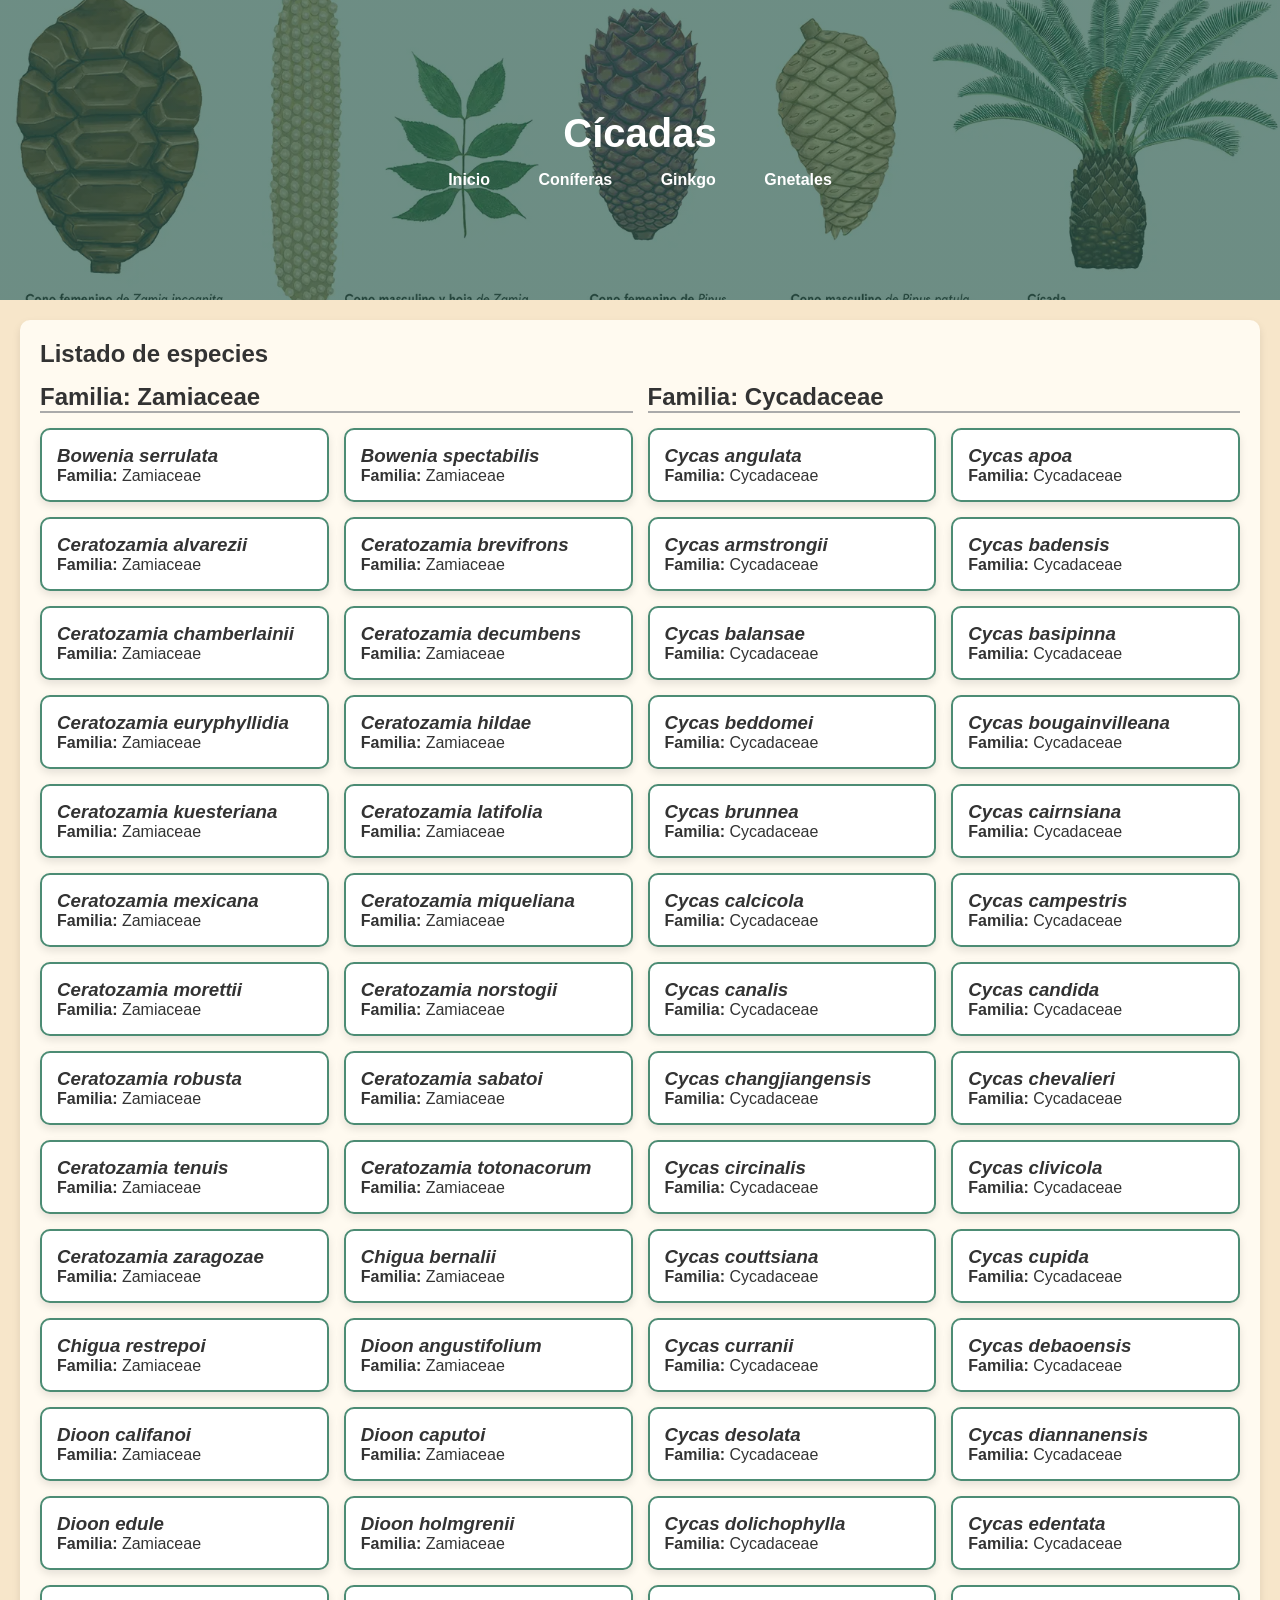
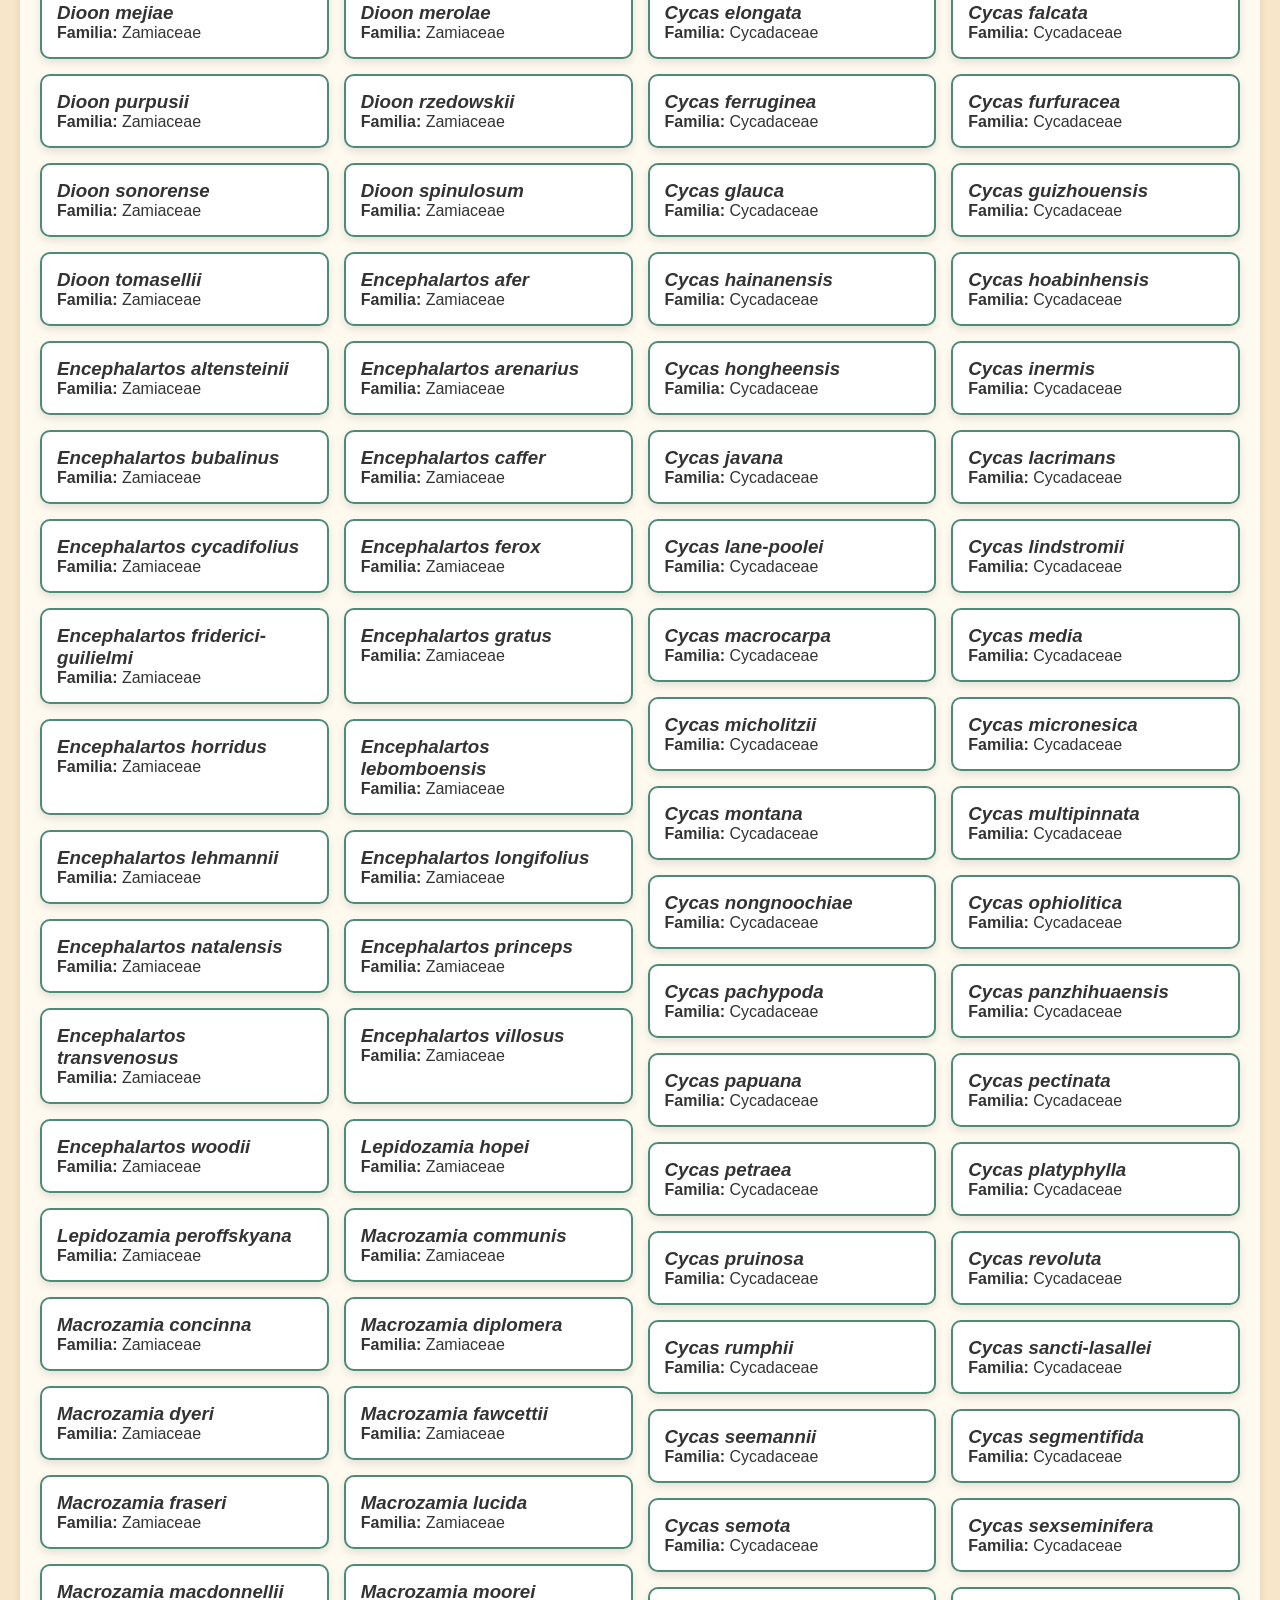
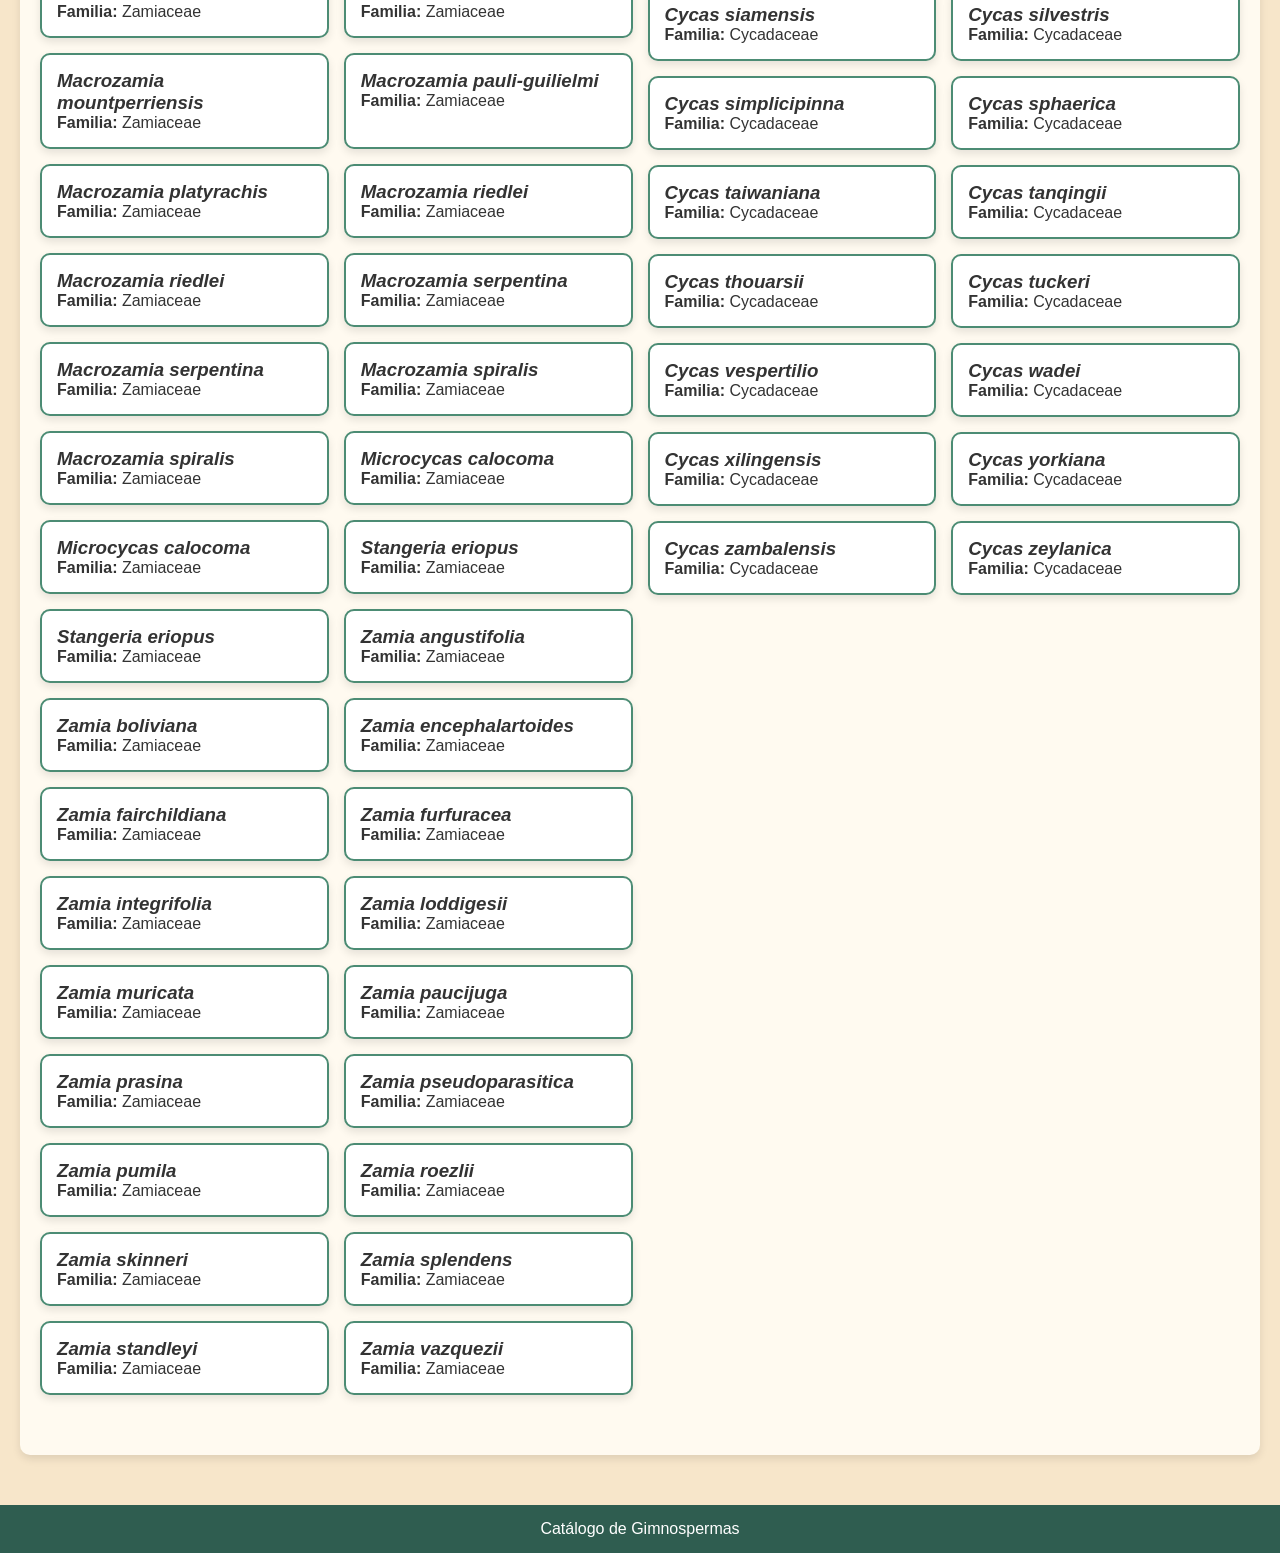
==== cicadas.html @ df67f058 "primer subida de mi pagina web" ====
<!DOCTYPE html>
<html lang="es">
<head>
    <meta charset="UTF-8">
    <title>Cícadas</title>
    <link rel="stylesheet" href="style.css">
</head>

<body>

    <header class="hero">
        <div class="overlay">
            <h1>Cícadas</h1>
            <nav>
                <a href="index.html">Inicio</a>
                <a href="coniferas.html">Coníferas</a>
                <a href="ginkgo.html">Ginkgo</a>
                <a href="gnetales.html">Gnetales</a>
            </nav>
        </div>
    </header>

    <main>
        <section class="categorias">
            <h2>Listado de especies</h2>

            <div id="lista-cicadas" class="cards"></div>
        </section>
    </main>

    <footer>
        <p>Catálogo de Gimnospermas</p>
    </footer>

    <script src="cicadas.js"></script>

</body>
</html>
---- style.css ----
/* RESET */
* {
    margin: 0;
    padding: 0;
    box-sizing: border-box;
}

/* COLORES (ajústalos si quieres más exactos a tu tríptico) */
:root {
    --verde-oscuro: #2f5d50;
    --verde-medio: #4c8c74;
    --verde-claro: #a7d7c5;
    --fondo: #f7e6ca;
    --blanco: #ffffff;
}

/* BODY */
body {
    font-family: Arial, sans-serif;
    background-color: var(--fondo);
    color: #333;
}

/* 🌄 HEADER CON IMAGEN */
.hero {
    height: 300px;
   background: linear-gradient(rgba(47,93,80,0.7), rgba(47,93,80,0.7)),
            url('img/Encabezado\ gimno.webp');
    background-size: cover;
    background-position: center;
}

/* CONTENIDO DEL HEADER */
.overlay {
    height: 100%;
    display: flex;
    flex-direction: column;
    justify-content: center;
    align-items: center;
    color: var(--blanco);
    text-align: center;
}

/* TÍTULO */
header h1 {
    font-size: 2.5em;
    margin-bottom: 15px;
}

/* NAV */
nav a {
    margin: 0 10px;
    text-decoration: none;
    color: var(--blanco);
    font-weight: bold;
    padding: 8px 12px;
    border-radius: 5px;
    transition: 0.3s;
}

nav a:hover {
    background-color: var(--verde-medio);
}

/* MAIN */
main {
    padding: 20px;
}

/* SECCIONES */
section {
    margin-bottom: 30px;
}

/* LISTA */
ul {
    padding-left: 20px;
}

/* 🌿 CARDS */
.cards {
    display: grid;
    grid-template-columns: repeat(auto-fit, minmax(200px, 1fr));
    gap: 15px;
}

.card {
    background-color: var(--blanco);
    padding: 15px;
    border-radius: 10px;
    box-shadow: 0 4px 8px rgba(0,0,0,0.1);
    transition: 0.3s;
     border: 2px solid #4c8c74;
}

.card:hover {
    transform: scale(1.05);
}

/* FOOTER */
footer {
    background-color: var(--verde-oscuro);
    color: var(--blanco);
    text-align: center;
    padding: 15px;
}


/* 📦 CAJAS BLANCAS PARA SECCIONES */
.intro, .caracteristicas, .categorias{
    background-color: #fffaf0;
    padding: 20px;
    border-radius: 10px;
    box-shadow: 0 4px 8px rgba(0,0,0,0.1);
}

/* ✨ DETALLES */
.intro h2, .caracteristicas h2 {
    margin-bottom: 10px;
}

.intro p {
    line-height: 1.6;
}

.categorias h2 {
    margin-bottom: 15px;
}

/* 🌿 GRUPOS POR GÉNERO */
.grupo {
    margin-bottom: 30px;
}

.grupo h2 {
    margin-bottom: 10px;
    color: var(--verde-oscuro);
    border-left: 5px solid var(--verde-medio);
    padding-left: 10px;
}

.familia-seccion {
    margin-bottom: 40px;
}

.familia-seccion h2 {
    border-bottom: 2px solid #aaa;
    margin-bottom: 15px;
}
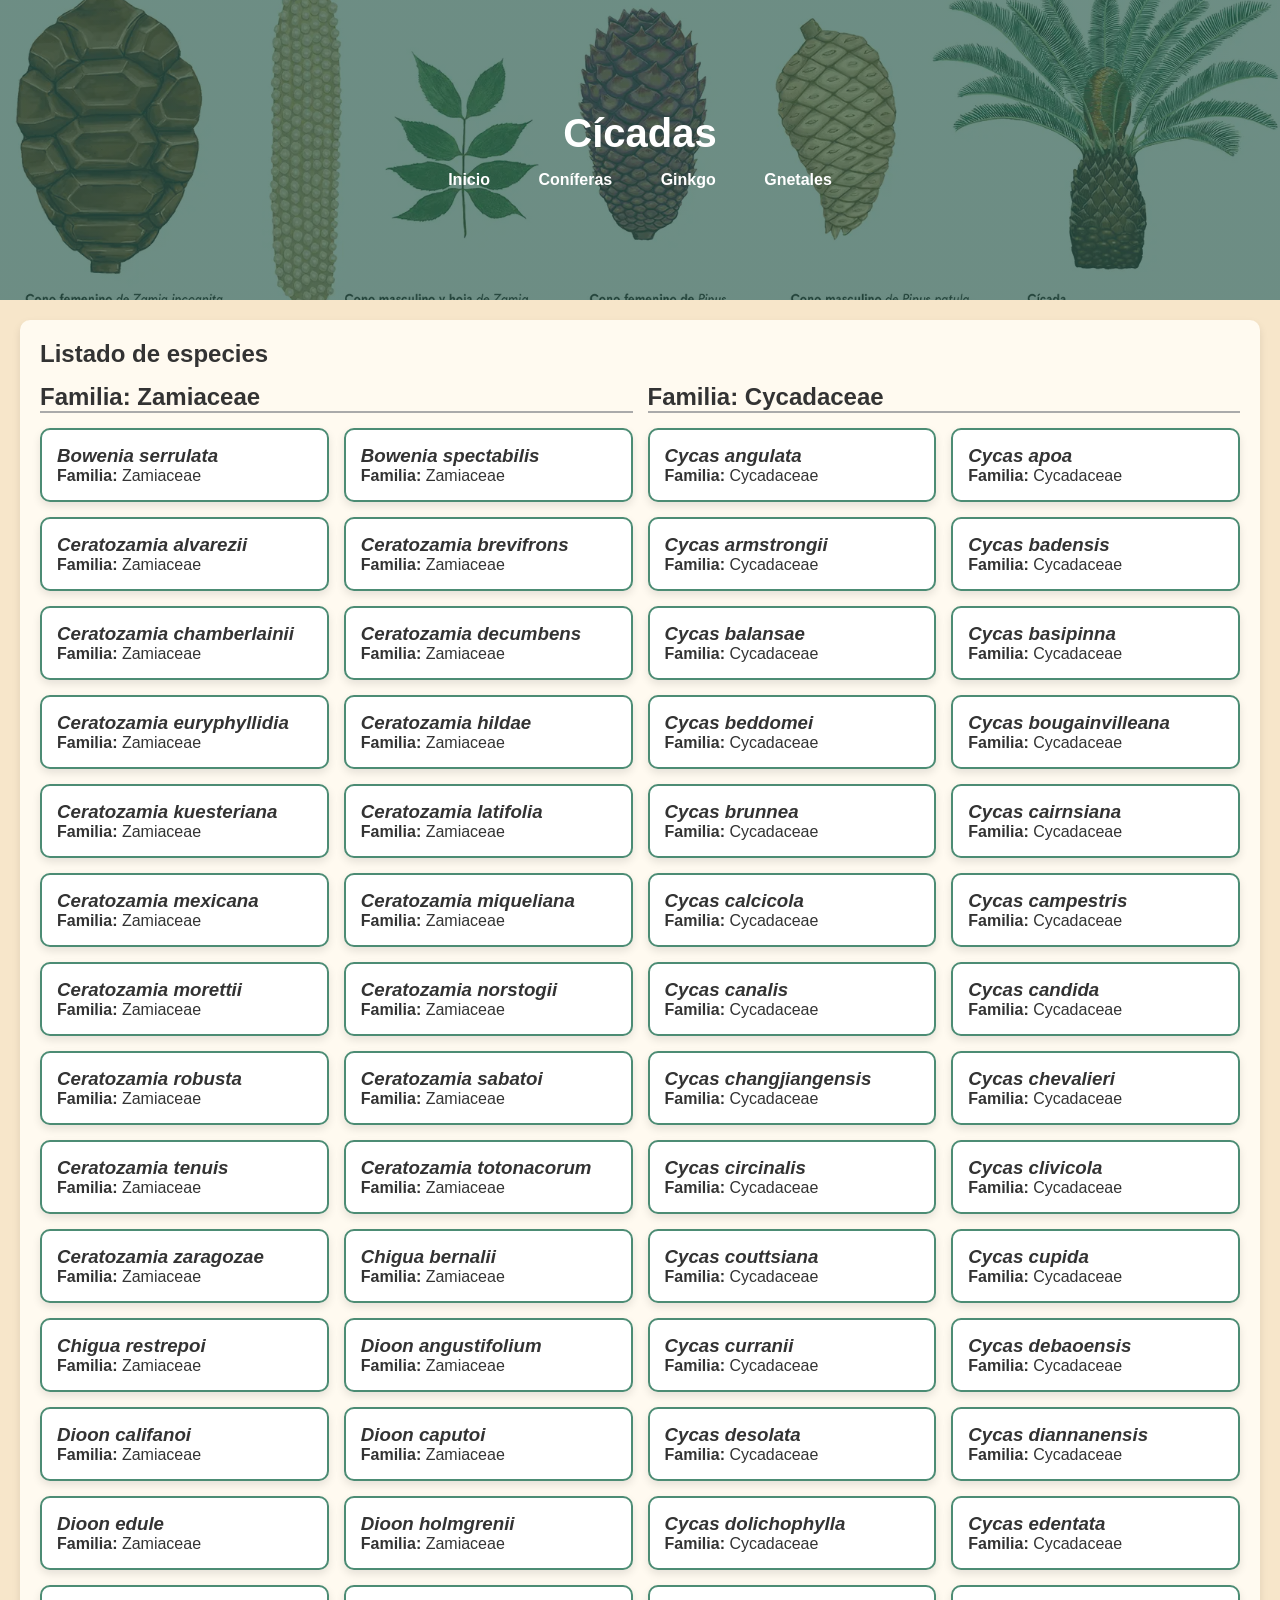
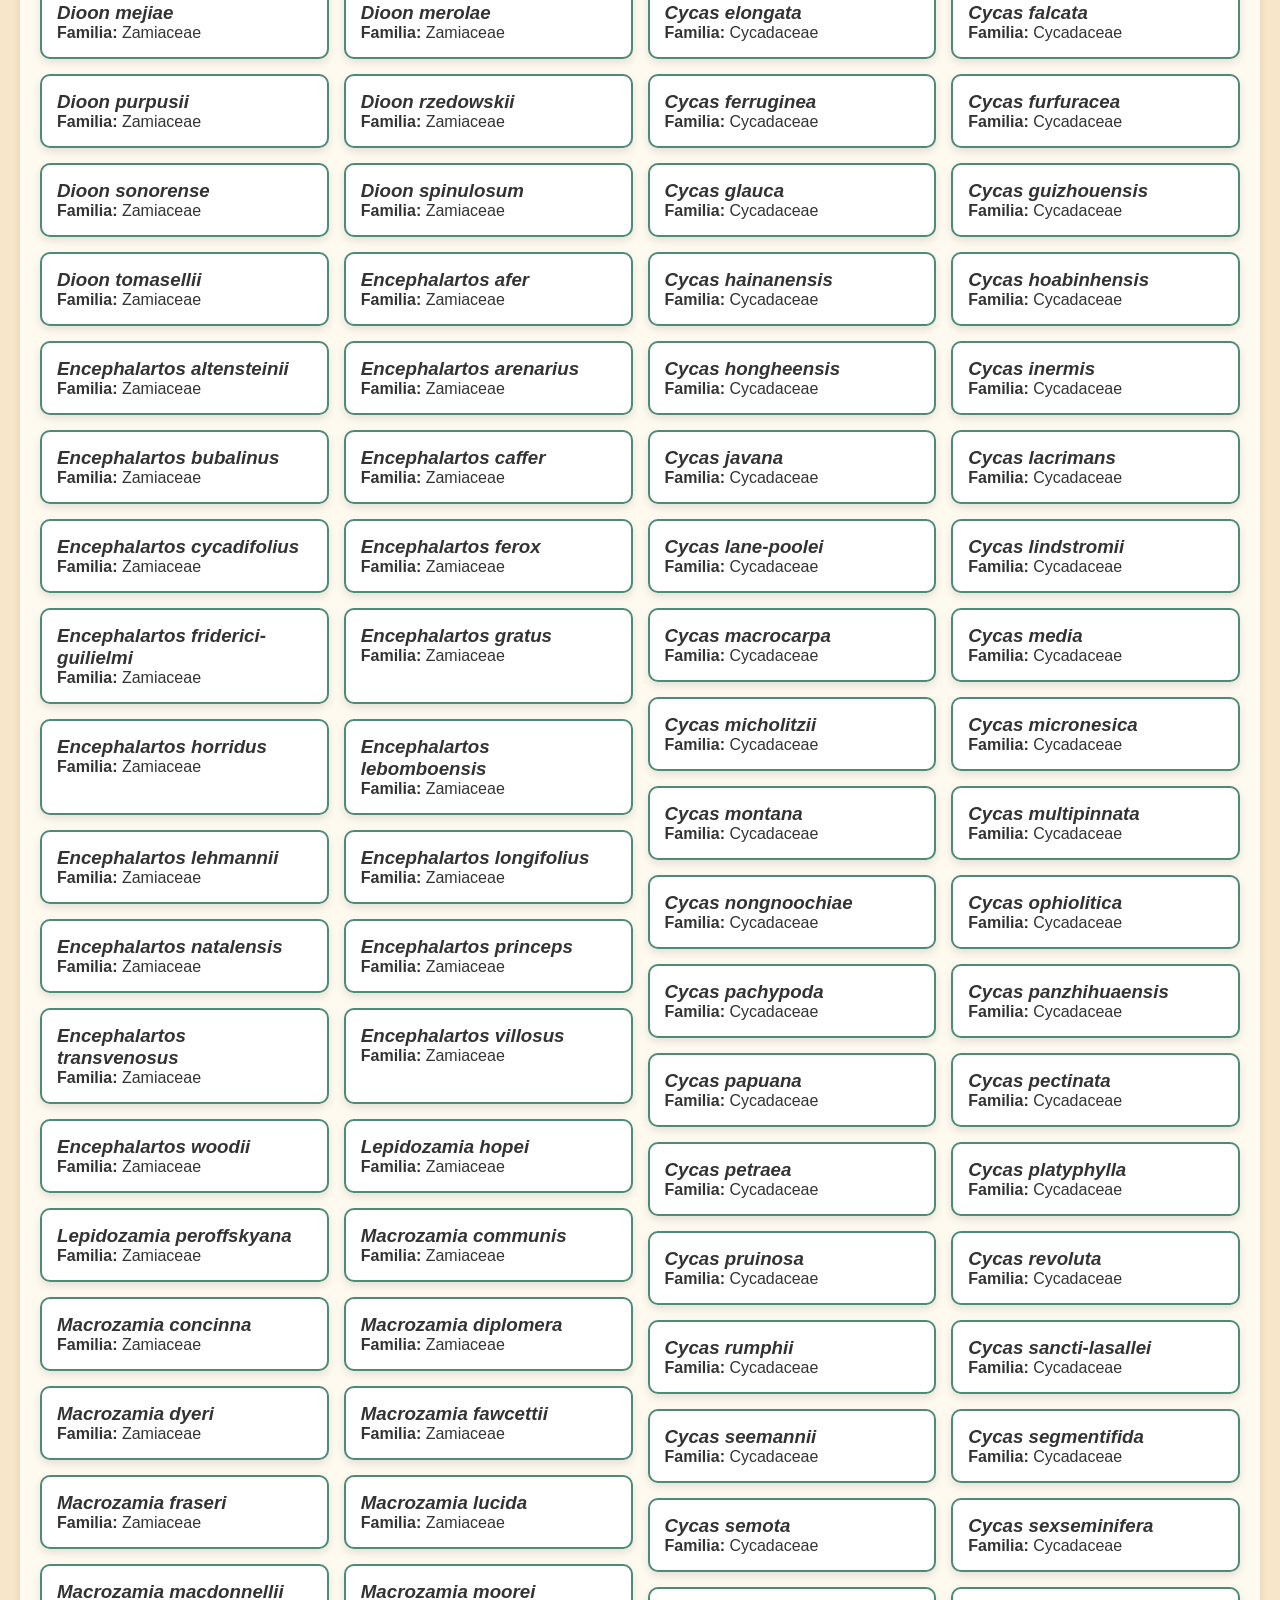
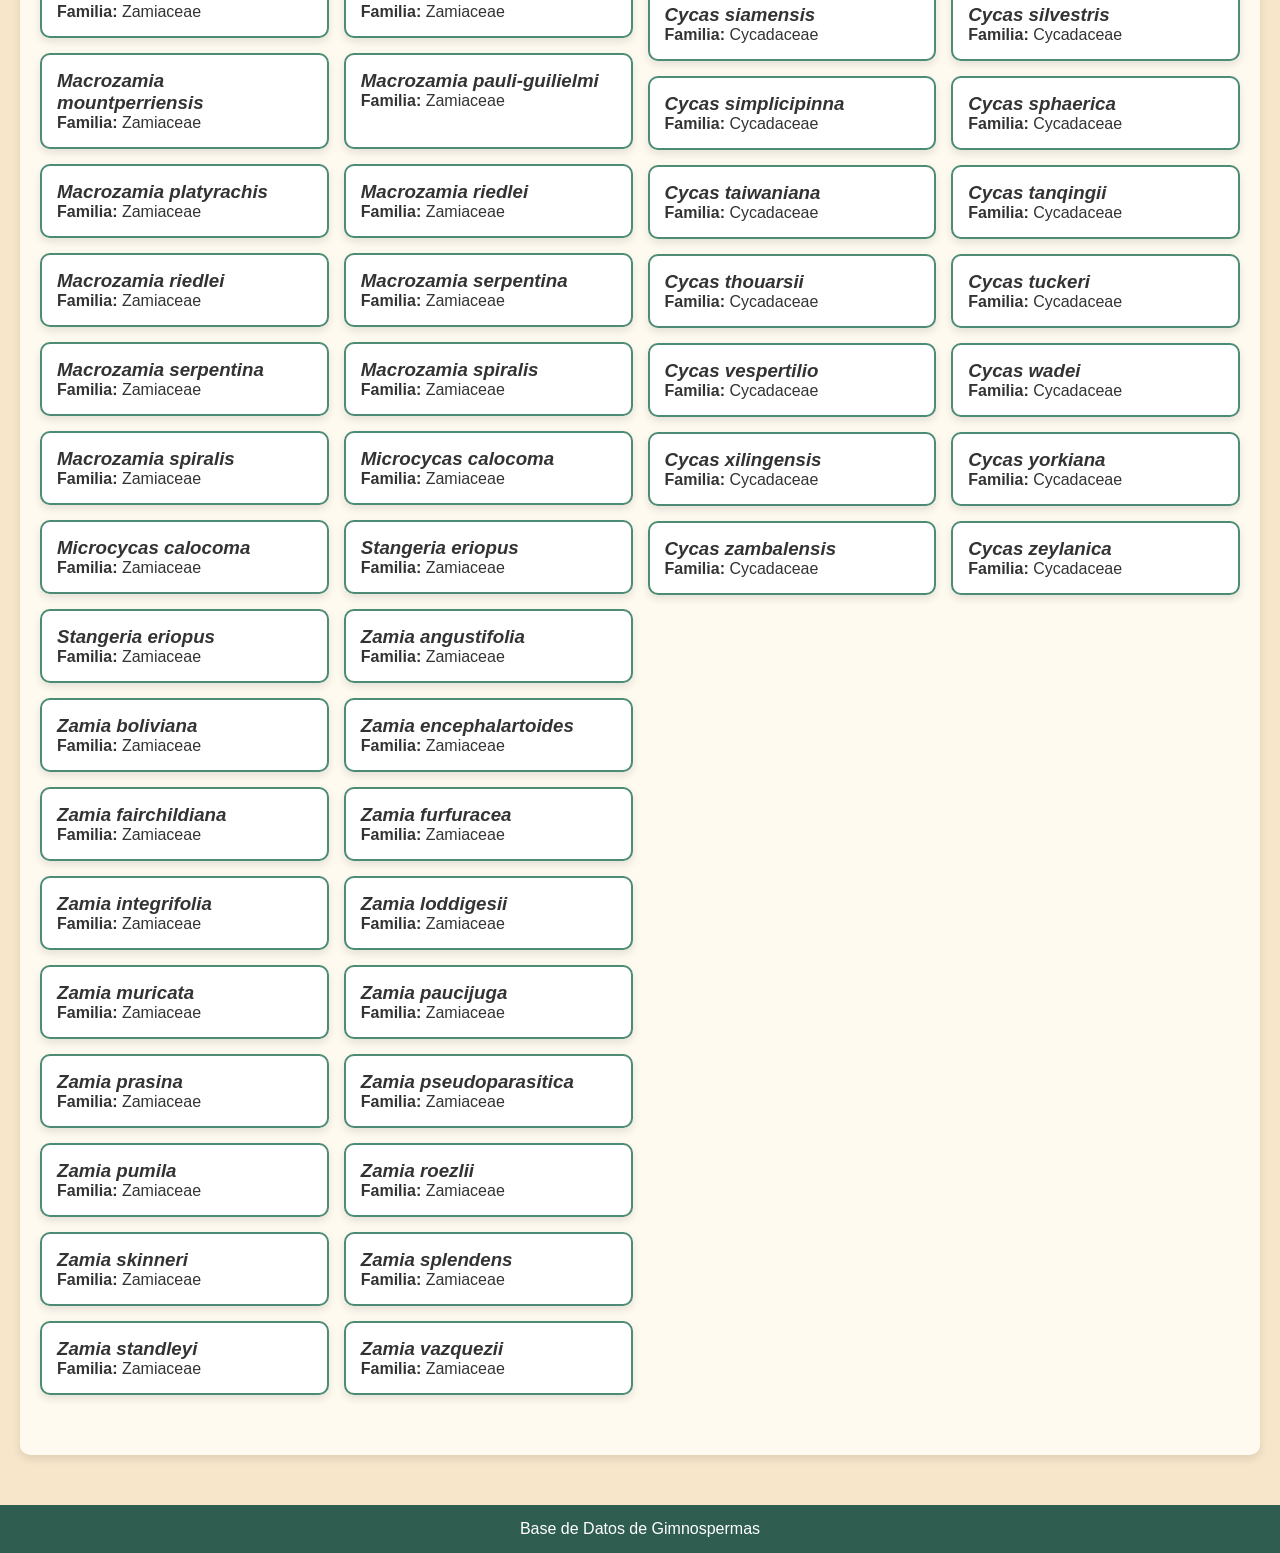
==== commit f5f25bc0: "Actualizacion pie" ====
--- a/cicadas.html
+++ b/cicadas.html
@@ -29,7 +29,7 @@
     </main>
 
     <footer>
-        <p>Catálogo de Gimnospermas</p>
+        <p>Base de Datos de Gimnospermas</p>
     </footer>
 
     <script src="cicadas.js"></script>
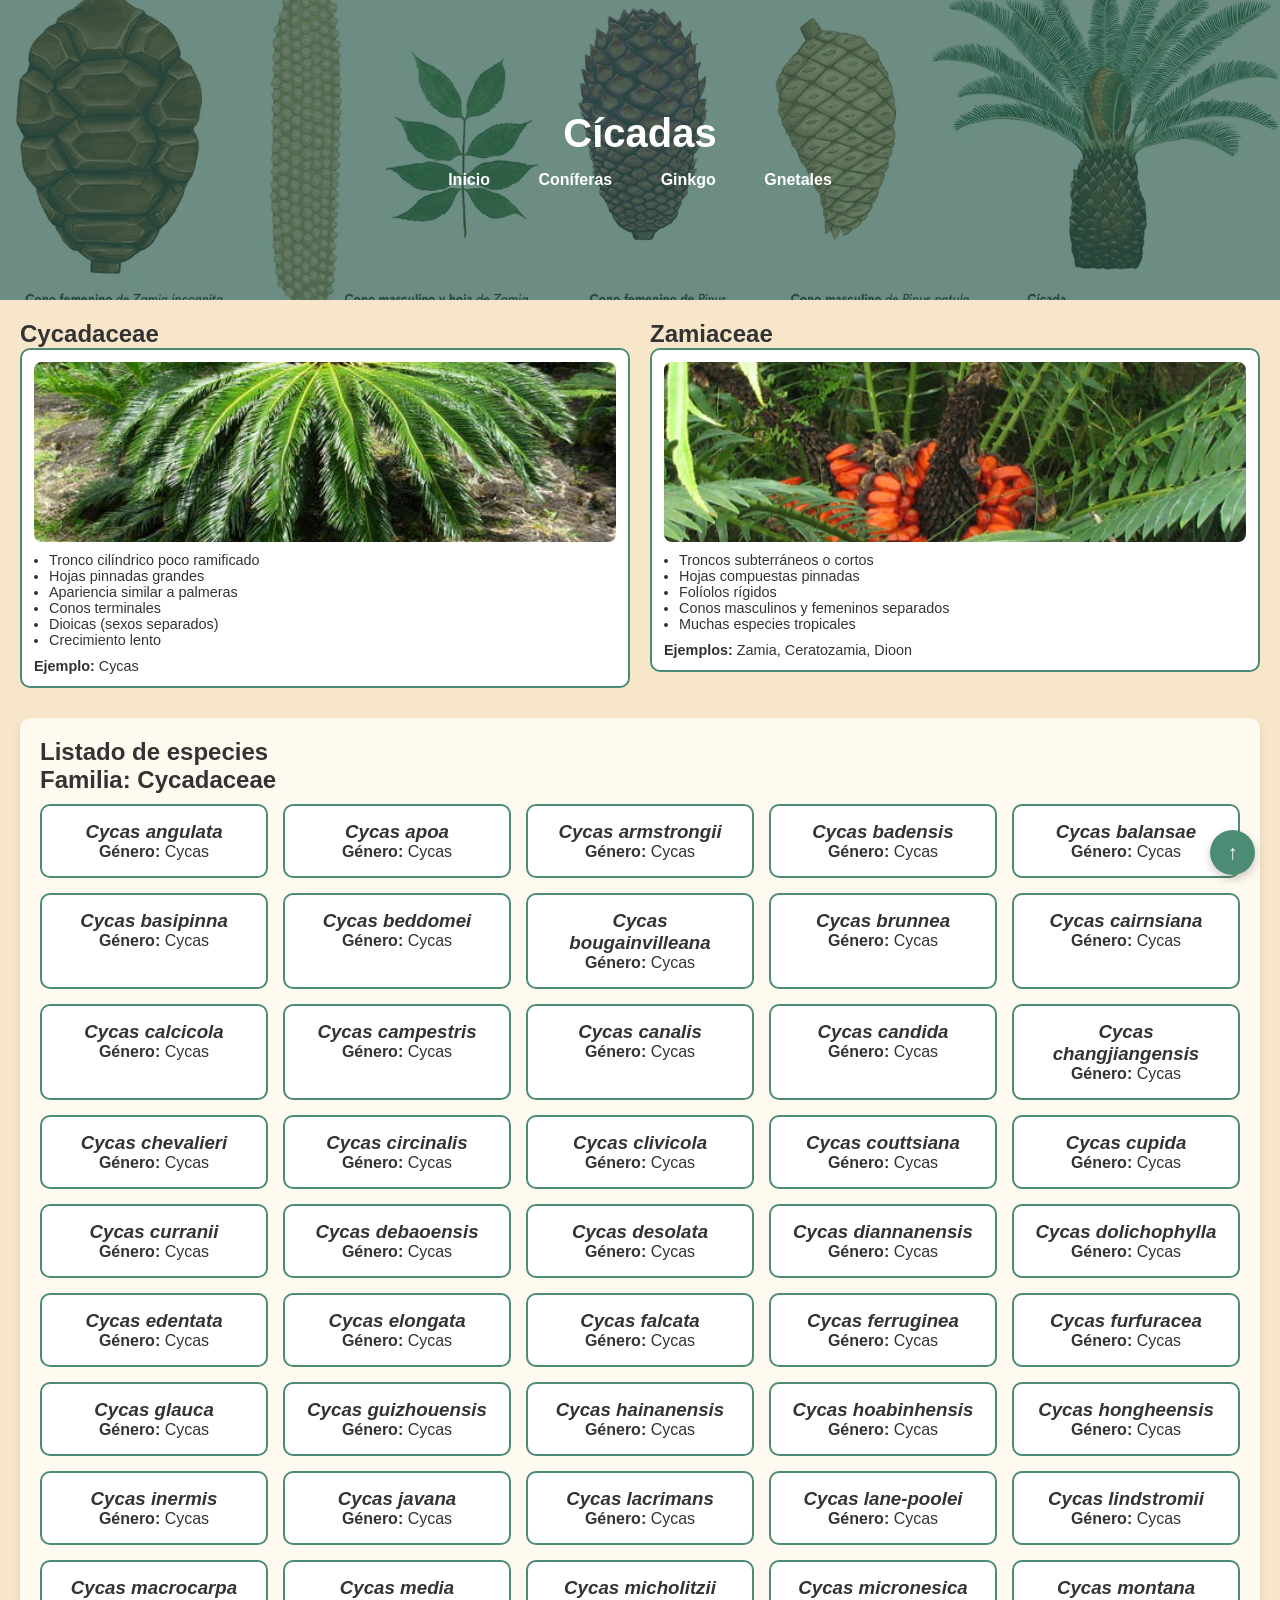
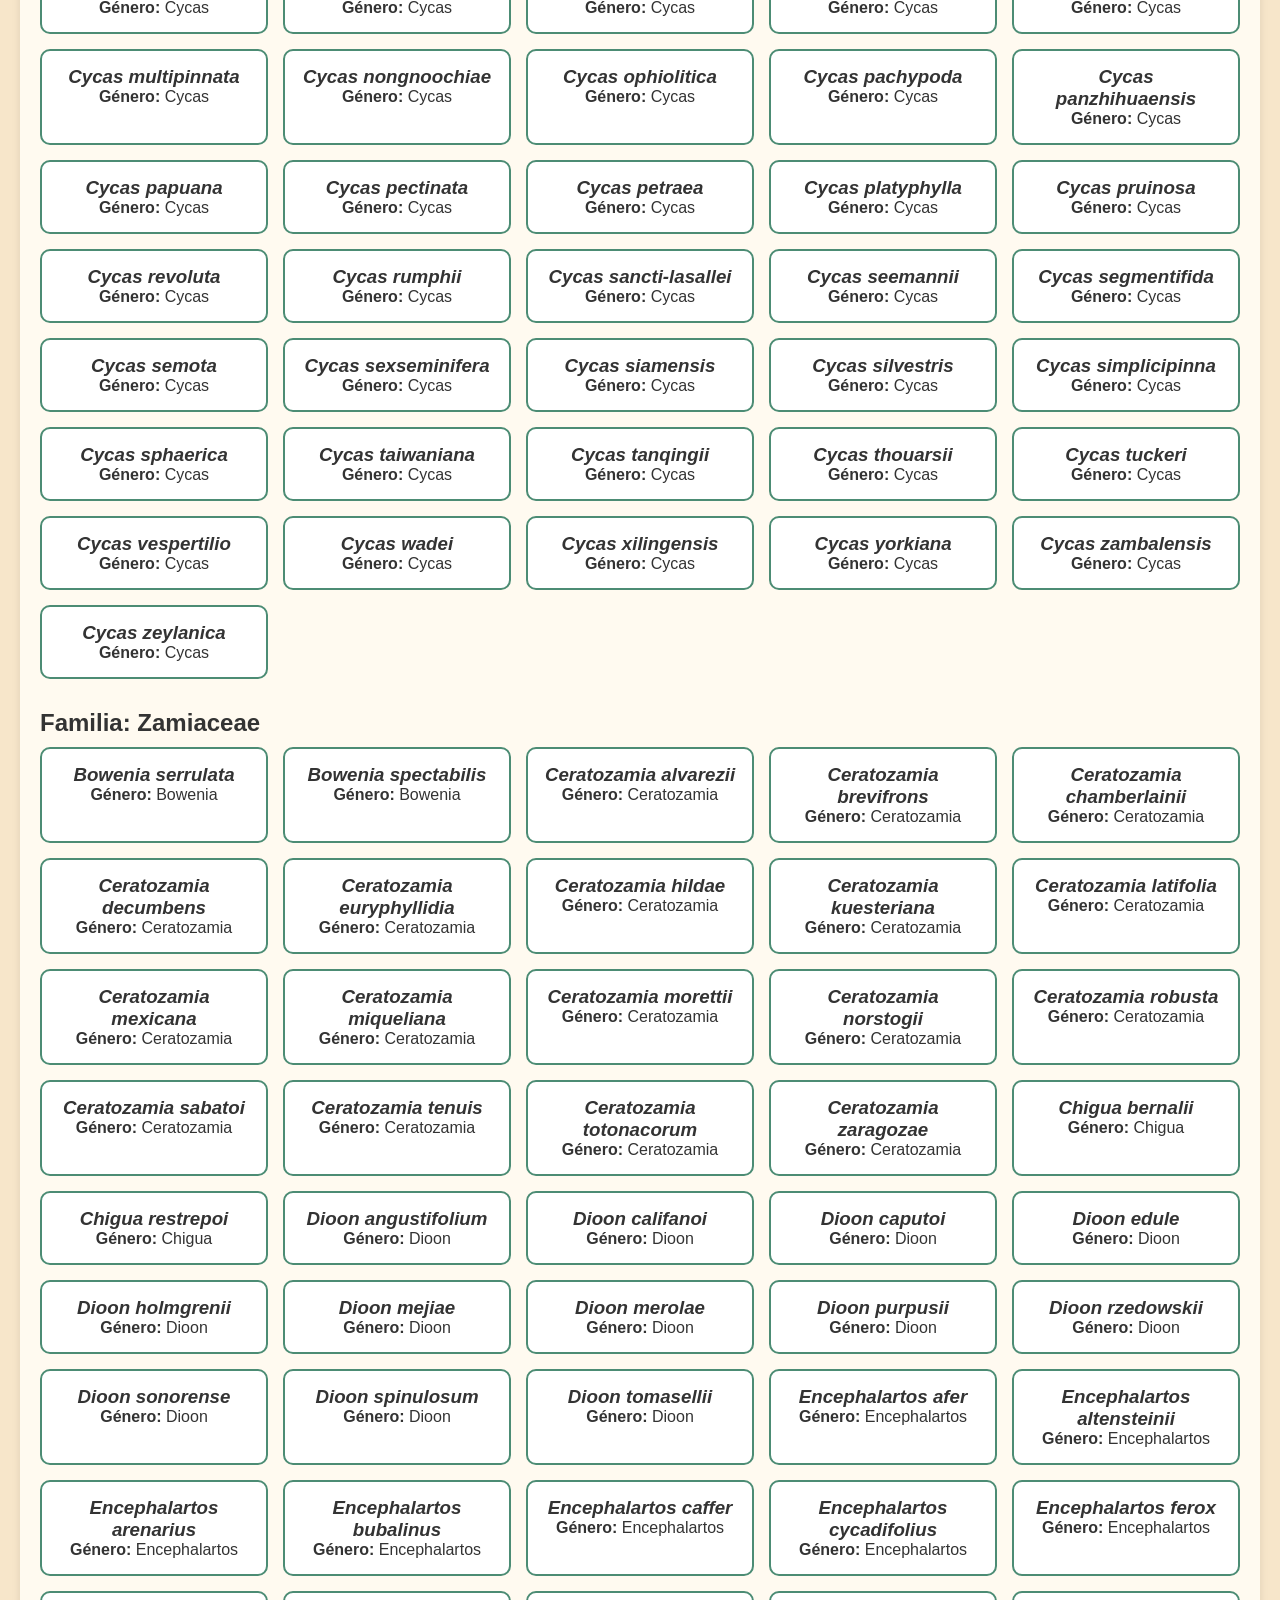
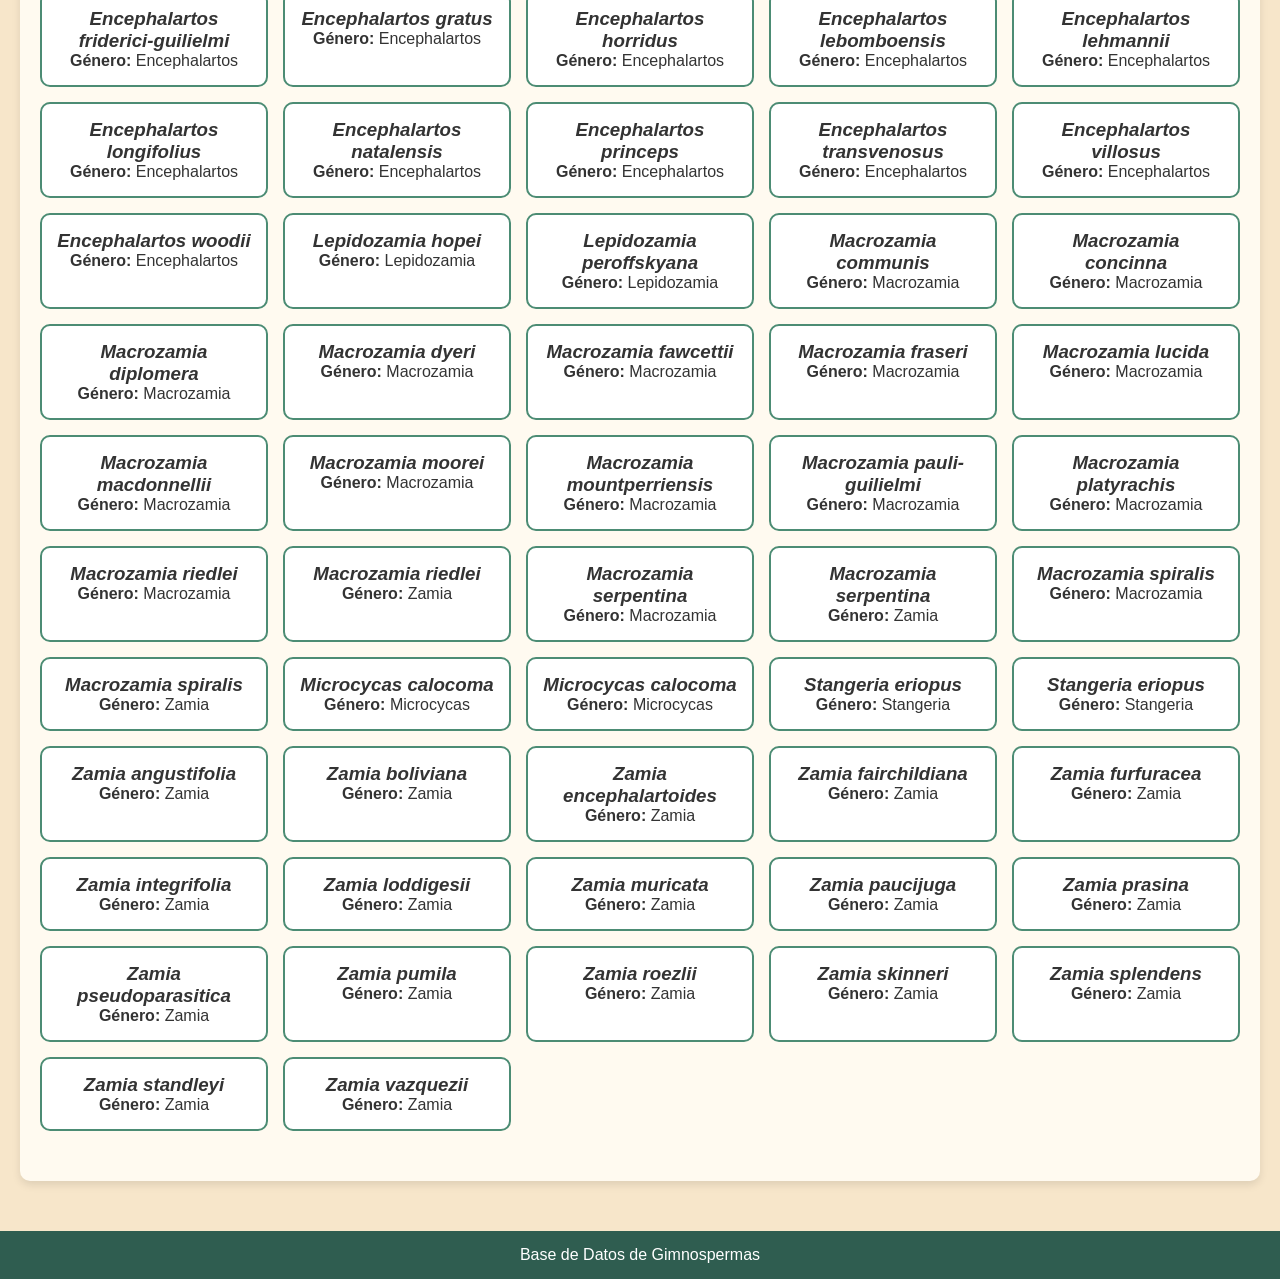
==== commit e085cf83: "Update 24 final creo" ====
--- a/cicadas.html
+++ b/cicadas.html
@@ -21,17 +21,73 @@
     </header>
 
     <main>
+
+        <!-- 🌿 CARACTERÍSTICAS -->
+        <section class="familias-grid">
+
+            <!-- Cycadaceae -->
+            <div class="grupo">
+                <h2>Cycadaceae</h2>
+                <div class="cards">
+
+                    <div class="card">
+                        <img src="img/cyicada.png">
+
+                        <ul>
+                            <li>Tronco cilíndrico poco ramificado</li>
+                            <li>Hojas pinnadas grandes</li>
+                            <li>Apariencia similar a palmeras</li>
+                            <li>Conos terminales</li>
+                            <li>Dioicas (sexos separados)</li>
+                            <li>Crecimiento lento</li>
+                        </ul>
+
+                        <p><strong>Ejemplo:</strong> Cycas</p>
+                    </div>
+
+                </div>
+            </div>
+
+            <!-- Zamiaceae -->
+            <div class="grupo">
+                <h2>Zamiaceae</h2>
+                <div class="cards">
+
+                    <div class="card">
+                        <img src="img/ziamacae.png">
+
+                        <ul>
+                            <li>Troncos subterráneos o cortos</li>
+                            <li>Hojas compuestas pinnadas</li>
+                            <li>Folíolos rígidos</li>
+                            <li>Conos masculinos y femeninos separados</li>
+                            <li>Muchas especies tropicales</li>
+                        </ul>
+
+                        <p><strong>Ejemplos:</strong> Zamia, Ceratozamia, Dioon</p>
+                    </div>
+
+                </div>
+            </div>
+
+        </section>
+
+        <!-- 📚 LISTADO -->
         <section class="categorias">
             <h2>Listado de especies</h2>
 
-            <div id="lista-cicadas" class="cards"></div>
+            <div id="lista-cicadas"></div>
         </section>
+
     </main>
 
     <footer>
         <p>Base de Datos de Gimnospermas</p>
     </footer>
 
+    <!-- 🔝 BOTÓN -->
+    <button id="btn-top">↑</button>
+
     <script src="cicadas.js"></script>
 
 </body>
--- a/style.css
+++ b/style.css
@@ -5,7 +5,7 @@
     box-sizing: border-box;
 }
 
-/* COLORES (ajústalos si quieres más exactos a tu tríptico) */
+/* VARIABLES */
 :root {
     --verde-oscuro: #2f5d50;
     --verde-medio: #4c8c74;
@@ -21,16 +21,22 @@
     color: #333;
 }
 
-/* 🌄 HEADER CON IMAGEN */
+/* LINKS */
+a {
+    text-decoration: none;
+    color: inherit;
+}
+
+/* HEADER */
 .hero {
     height: 300px;
-   background: linear-gradient(rgba(47,93,80,0.7), rgba(47,93,80,0.7)),
-            url('img/Encabezado\ gimno.webp');
+    background: linear-gradient(rgba(47,93,80,0.7), rgba(47,93,80,0.7)),
+                url('img/Encabezado gimno.webp');
     background-size: cover;
     background-position: center;
 }
 
-/* CONTENIDO DEL HEADER */
+/* OVERLAY */
 .overlay {
     height: 100%;
     display: flex;
@@ -41,7 +47,6 @@
     text-align: center;
 }
 
-/* TÍTULO */
 header h1 {
     font-size: 2.5em;
     margin-bottom: 15px;
@@ -50,11 +55,10 @@
 /* NAV */
 nav a {
     margin: 0 10px;
-    text-decoration: none;
-    color: var(--blanco);
     font-weight: bold;
     padding: 8px 12px;
     border-radius: 5px;
+    color: var(--blanco);
     transition: 0.3s;
 }
 
@@ -65,6 +69,7 @@
 /* MAIN */
 main {
     padding: 20px;
+    width: 100%;
 }
 
 /* SECCIONES */
@@ -72,32 +77,108 @@
     margin-bottom: 30px;
 }
 
-/* LISTA */
-ul {
-    padding-left: 20px;
-}
-
-/* 🌿 CARDS */
-.cards {
+/* CAJAS */
+.intro, 
+.caracteristicas, 
+.categorias {
+    background-color: #fffaf0;
+    padding: 20px;
+    border-radius: 10px;
+    box-shadow: 0 4px 8px rgba(0,0,0,0.1);
+}
+
+/* /* ========================= */
+/* 🔥 INDEX (AISLADO TOTAL) */
+/* ========================= */
+
+.cards-index {
     display: grid;
-    grid-template-columns: repeat(auto-fit, minmax(200px, 1fr));
+    grid-template-columns: repeat(4, 1fr);
+    gap: 20px;
+}
+
+.card-index {
+    background-color: var(--blanco);
+    padding: 12px;
+    border-radius: 10px;
+    border: 2px solid var(--verde-medio);
+    box-shadow: 0 4px 8px rgba(0,0,0,0.1);
+    text-align: center;
+    transition: 0.25s;
+}
+
+.card-index:hover {
+    transform: translateY(-5px);
+    box-shadow: 0 8px 16px rgba(0,0,0,0.2);
+}
+
+.card-index img {
+    width: 100%;
+    height: 180px;
+    object-fit: cover;
+    border-radius: 8px;
+    margin-bottom: 10px;
+}
+
+/* RESPONSIVE */
+@media (max-width: 900px) {
+    .cards-index {
+        grid-template-columns: repeat(2, 1fr);
+    }
+}
+
+@media (max-width: 500px) {
+    .cards-index {
+        grid-template-columns: 1fr;
+    }
+}
+
+
+
+/* ========================= */
+/* 🔥 FAMILIAS (NO TOCAR INDEX) */
+/* ========================= */
+
+.familias-grid {
+    display: grid;
+    grid-template-columns: repeat(auto-fit, minmax(300px, 1fr));
+    gap: 20px;
+}
+
+.grupo .card {
+    background-color: var(--blanco);
+    padding: 12px;
+    border-radius: 10px;
+    border: 2px solid var(--verde-medio);
+}
+
+/* ========================= */
+/* 🔥 ESPECIES (SEPARADO TOTAL) */
+/* ========================= */
+
+#lista-coniferas {
+    max-width: 1100px;
+    margin: 0 auto;
+}
+
+.especies-grid {
+    display: grid;
+    grid-template-columns: repeat(auto-fill, minmax(220px, 1fr));
     gap: 15px;
 }
 
-.card {
+.especie {
     background-color: var(--blanco);
+    border: 2px solid var(--verde-medio);
+    border-radius: 10px;
     padding: 15px;
-    border-radius: 10px;
-    box-shadow: 0 4px 8px rgba(0,0,0,0.1);
-    transition: 0.3s;
-     border: 2px solid #4c8c74;
-}
-
-.card:hover {
-    transform: scale(1.05);
-}
-
+    text-align: center;
+}
+
+/* ========================= */
 /* FOOTER */
+/* ========================= */
+
 footer {
     background-color: var(--verde-oscuro);
     color: var(--blanco);
@@ -106,44 +187,77 @@
 }
 
 
-/* 📦 CAJAS BLANCAS PARA SECCIONES */
-.intro, .caracteristicas, .categorias{
-    background-color: #fffaf0;
-    padding: 20px;
-    border-radius: 10px;
-    box-shadow: 0 4px 8px rgba(0,0,0,0.1);
-}
-
-/* ✨ DETALLES */
-.intro h2, .caracteristicas h2 {
-    margin-bottom: 10px;
-}
-
-.intro p {
-    line-height: 1.6;
-}
-
-.categorias h2 {
-    margin-bottom: 15px;
-}
-
-/* 🌿 GRUPOS POR GÉNERO */
-.grupo {
+
+/* ========================= */
+/* 🔥 FIX FAMILIAS (AHORA SÍ BONITO) */
+/* ========================= */
+
+.grupo .card {
+    display: flex;
+    flex-direction: column;
+    justify-content: flex-start;
+    height: 100%;
+    overflow: hidden;
+}
+
+/* IMÁGENES CONTROLADAS */
+.grupo .card img {
+    width: 100%;
+    height: 180px;
+    object-fit: cover;
+    border-radius: 8px;
+    margin-bottom: 10px;
+}
+
+/* TEXTO ORDENADO */
+.grupo .card ul {
+    font-size: 0.9em;
+    margin-bottom: 10px;
+    padding-left: 15px;
+}
+
+.grupo .card p {
+    font-size: 0.9em;
+    margin-top: auto;
+}
+
+/* EVITA QUE SE HAGAN GIGANTES */
+.familias-grid {
+    align-items: start;
+}
+
+
+.familia-seccion {
     margin-bottom: 30px;
 }
 
-.grupo h2 {
-    margin-bottom: 10px;
-    color: var(--verde-oscuro);
-    border-left: 5px solid var(--verde-medio);
-    padding-left: 10px;
-}
-
-.familia-seccion {
-    margin-bottom: 40px;
-}
-
 .familia-seccion h2 {
-    border-bottom: 2px solid #aaa;
-    margin-bottom: 15px;
+    margin-bottom: 10px;
+}
+
+
+
+
+/* 🔝 BOTÓN VOLVER ARRIBA */
+#btn-top {
+    position: fixed;
+    bottom: 25px;
+    right: 25px;
+    width: 45px;
+    height: 45px;
+    border-radius: 50%;
+    border: none;
+    background-color: var(--verde-medio);
+    color: white;
+    font-size: 20px;
+    cursor: pointer;
+    box-shadow: 0 4px 10px rgba(0,0,0,0.2);
+    transition: opacity 0.3s, transform 0.2s;
+    opacity: 1;
+    z-index: 1000;
+}
+
+/* efecto hover */
+#btn-top:hover {
+    transform: scale(1.1);
 }
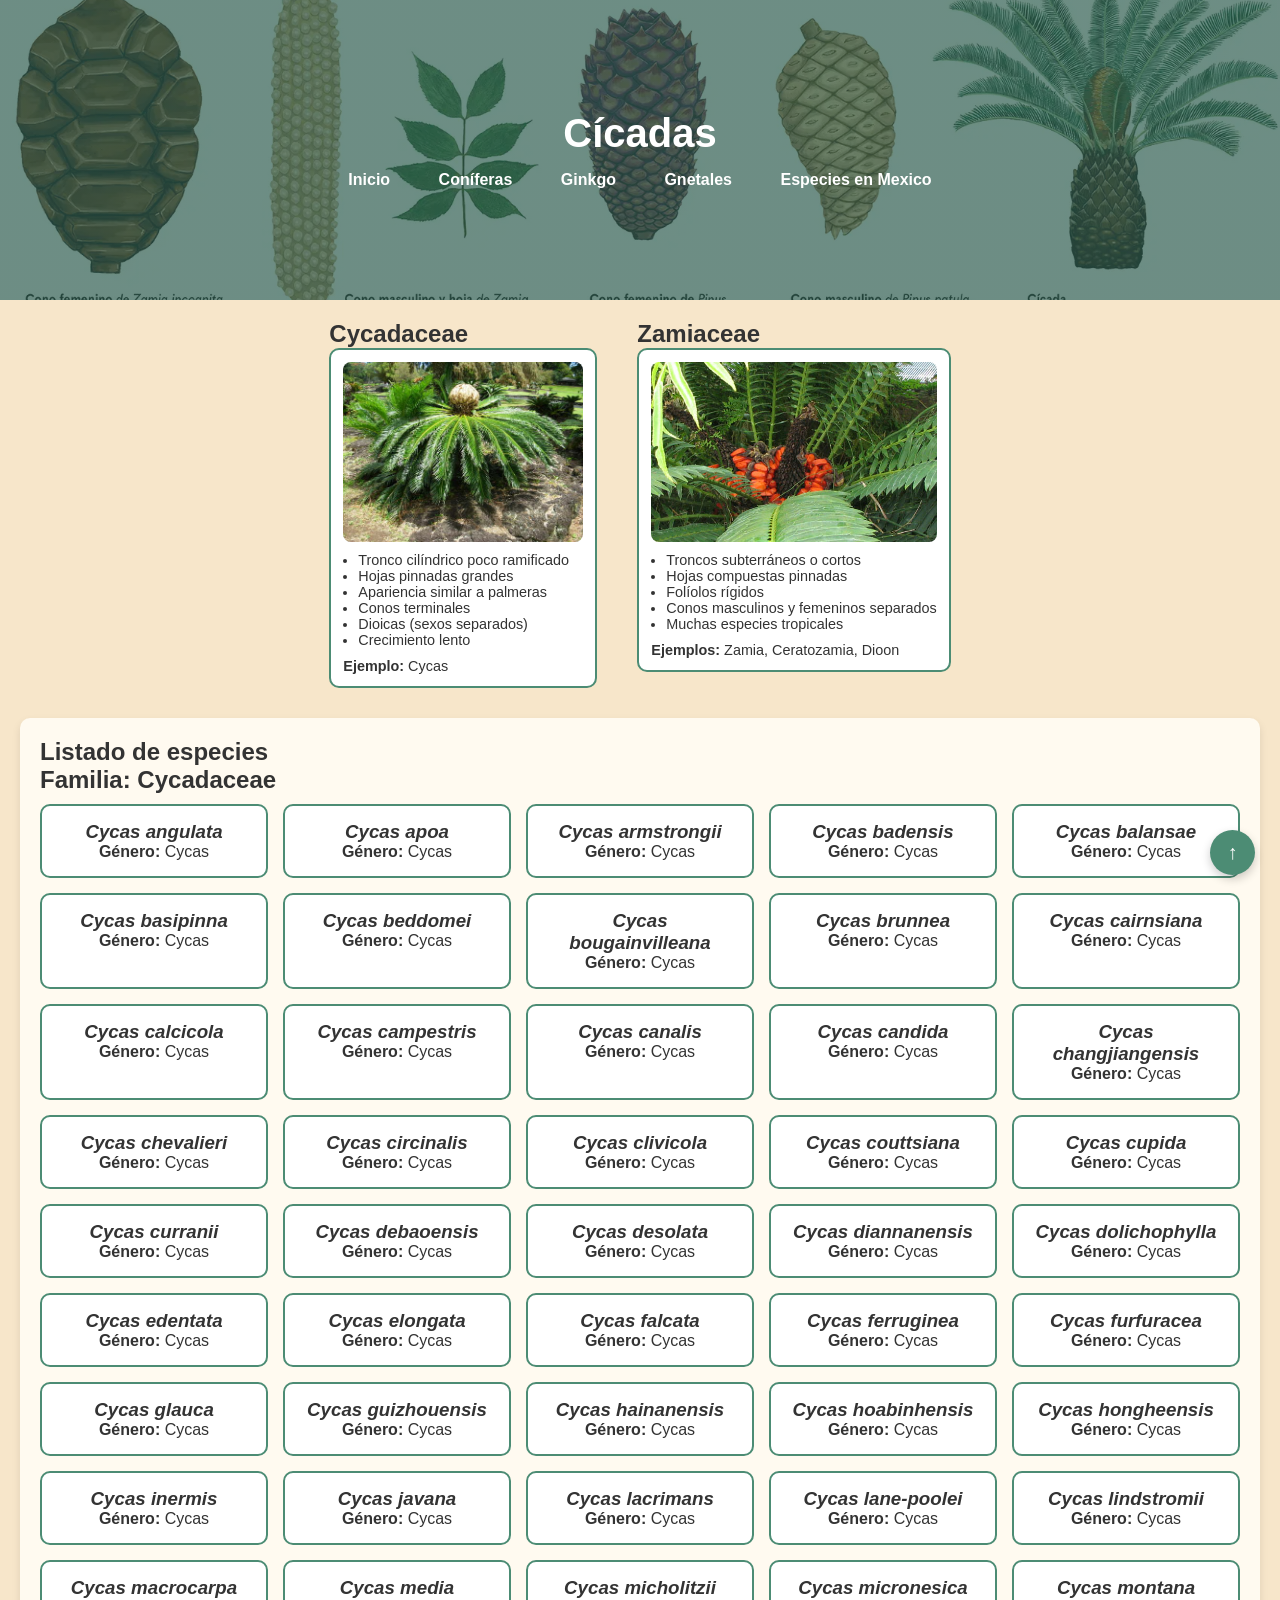
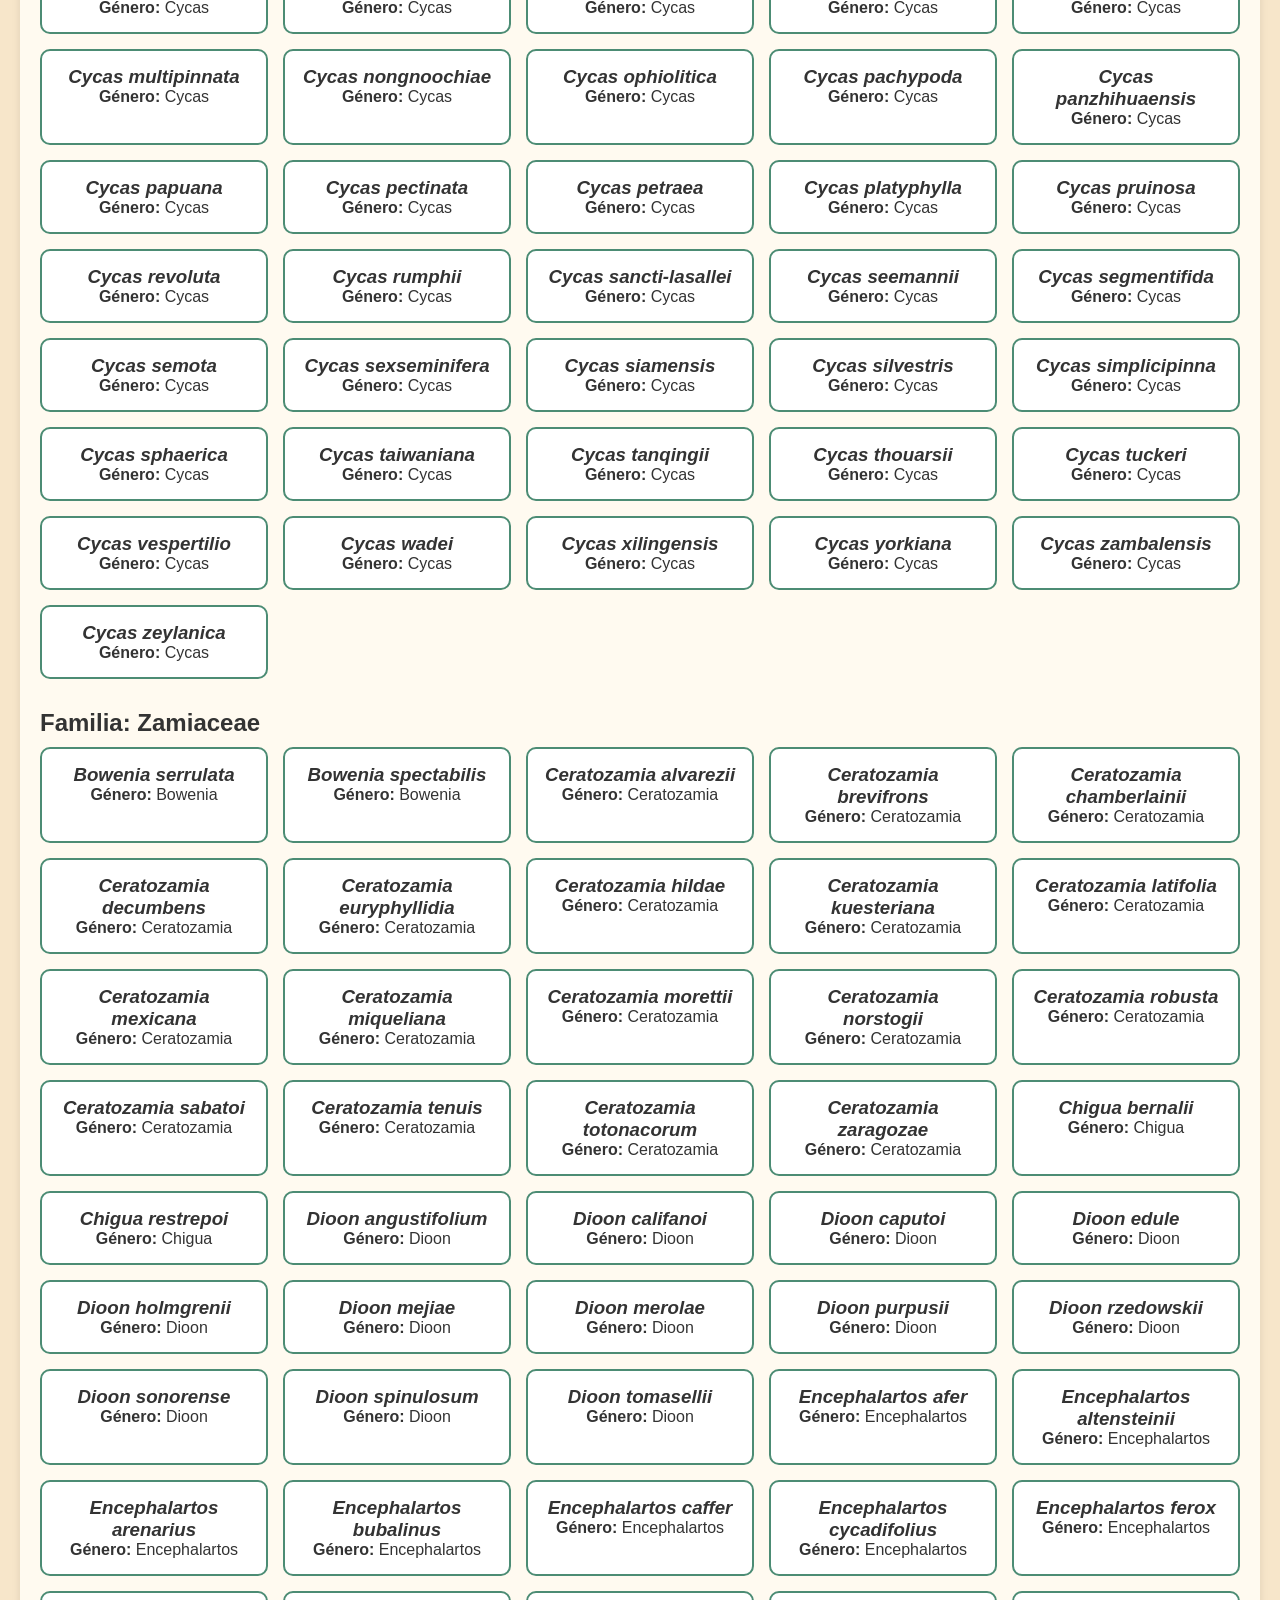
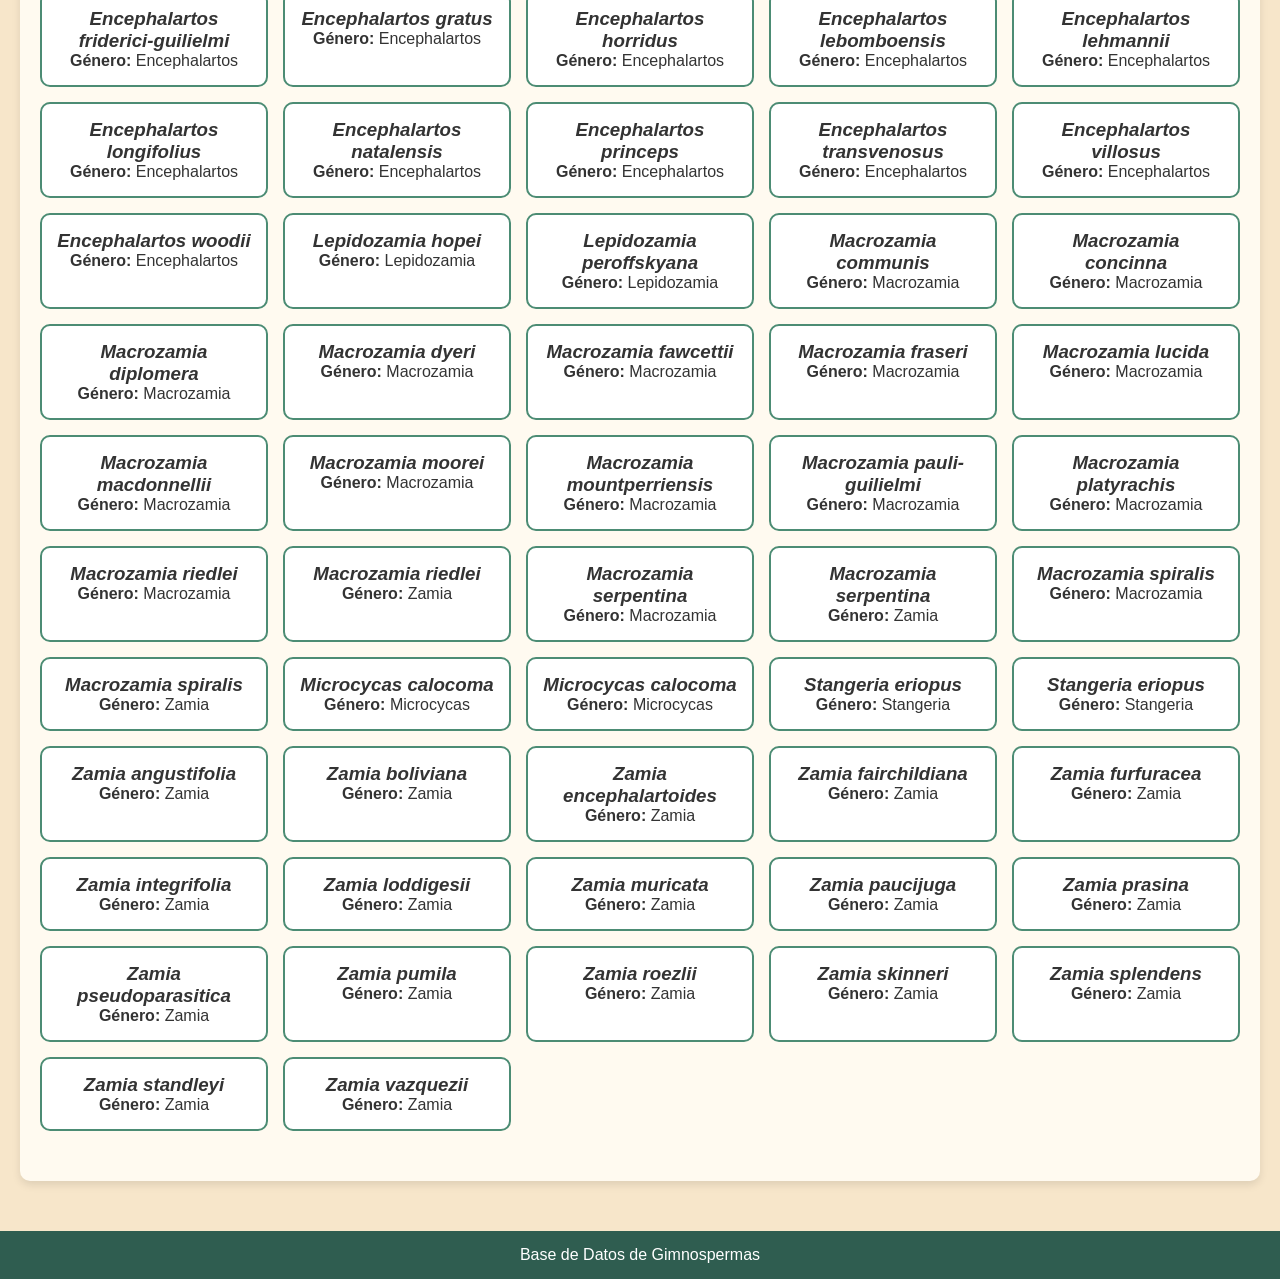
==== commit d4d313e3: "Update 28 menu" ====
--- a/cicadas.html
+++ b/cicadas.html
@@ -16,6 +16,8 @@
                 <a href="coniferas.html">Coníferas</a>
                 <a href="ginkgo.html">Ginkgo</a>
                 <a href="gnetales.html">Gnetales</a>
+                <a href="Mexico.html">Especies en Mexico</a>
+
             </nav>
         </div>
     </header>
--- a/style.css
+++ b/style.css
@@ -260,4 +260,80 @@
 /* efecto hover */
 #btn-top:hover {
     transform: scale(1.1);
+}
+
+
+
+
+
+/* 🔥 AJUSTE SOLO PARA GINKGO (1 tarjeta) */
+body:has(#lista-ginkgo) .familias-grid {
+    display: flex;
+    justify-content: center;
+}
+
+/* 🔥 AJUSTE SOLO PARA CÍCADAS (2 tarjetas) */
+body:has(#lista-cicadas) .familias-grid {
+    display: flex;
+    justify-content: center;
+    gap: 40px;
+}
+
+/* 🔥 OPCIONAL: limitar ancho para que no se estiren demasiado */
+body:has(#lista-ginkgo) .grupo,
+body:has(#lista-cicadas) .grupo {
+    max-width: 400px;
+}
+
+
+
+/* ========================= */
+/* 🗺️ MAPAS DE GIMNOSPERMAS MÉXICO */
+/* ========================= */
+
+.mapas-grid {
+    display: grid;
+    grid-template-columns: repeat(auto-fit, minmax(280px, 1fr));
+    gap: 20px;
+}
+
+/* TARJETA PRINCIPAL */
+.mapa-card {
+    background-color: var(--blanco);
+    border-radius: 10px;
+    overflow: hidden;
+    border: 2px solid var(--verde-medio);
+    box-shadow: 0 4px 8px rgba(0,0,0,0.1);
+    padding: 12px;
+    text-align: center;
+    transition: transform 0.25s ease, box-shadow 0.25s ease;
+}
+
+/* EFECTO HOVER */
+.mapa-card:hover {
+    transform: translateY(-6px);
+    box-shadow: 0 10px 18px rgba(0,0,0,0.2);
+}
+
+/* IMAGEN */
+.mapa-card img {
+    width: 100%;
+    height: 180px;
+    object-fit: cover;
+    border-radius: 8px;
+    margin-bottom: 10px;
+}
+
+/* TÍTULO */
+.mapa-card h3 {
+    margin-bottom: 8px;
+    color: var(--verde-oscuro);
+    font-size: 1.1em;
+}
+
+/* TEXTO */
+.mapa-card p {
+    font-size: 0.9em;
+    line-height: 1.4;
+    color: #333;
 }
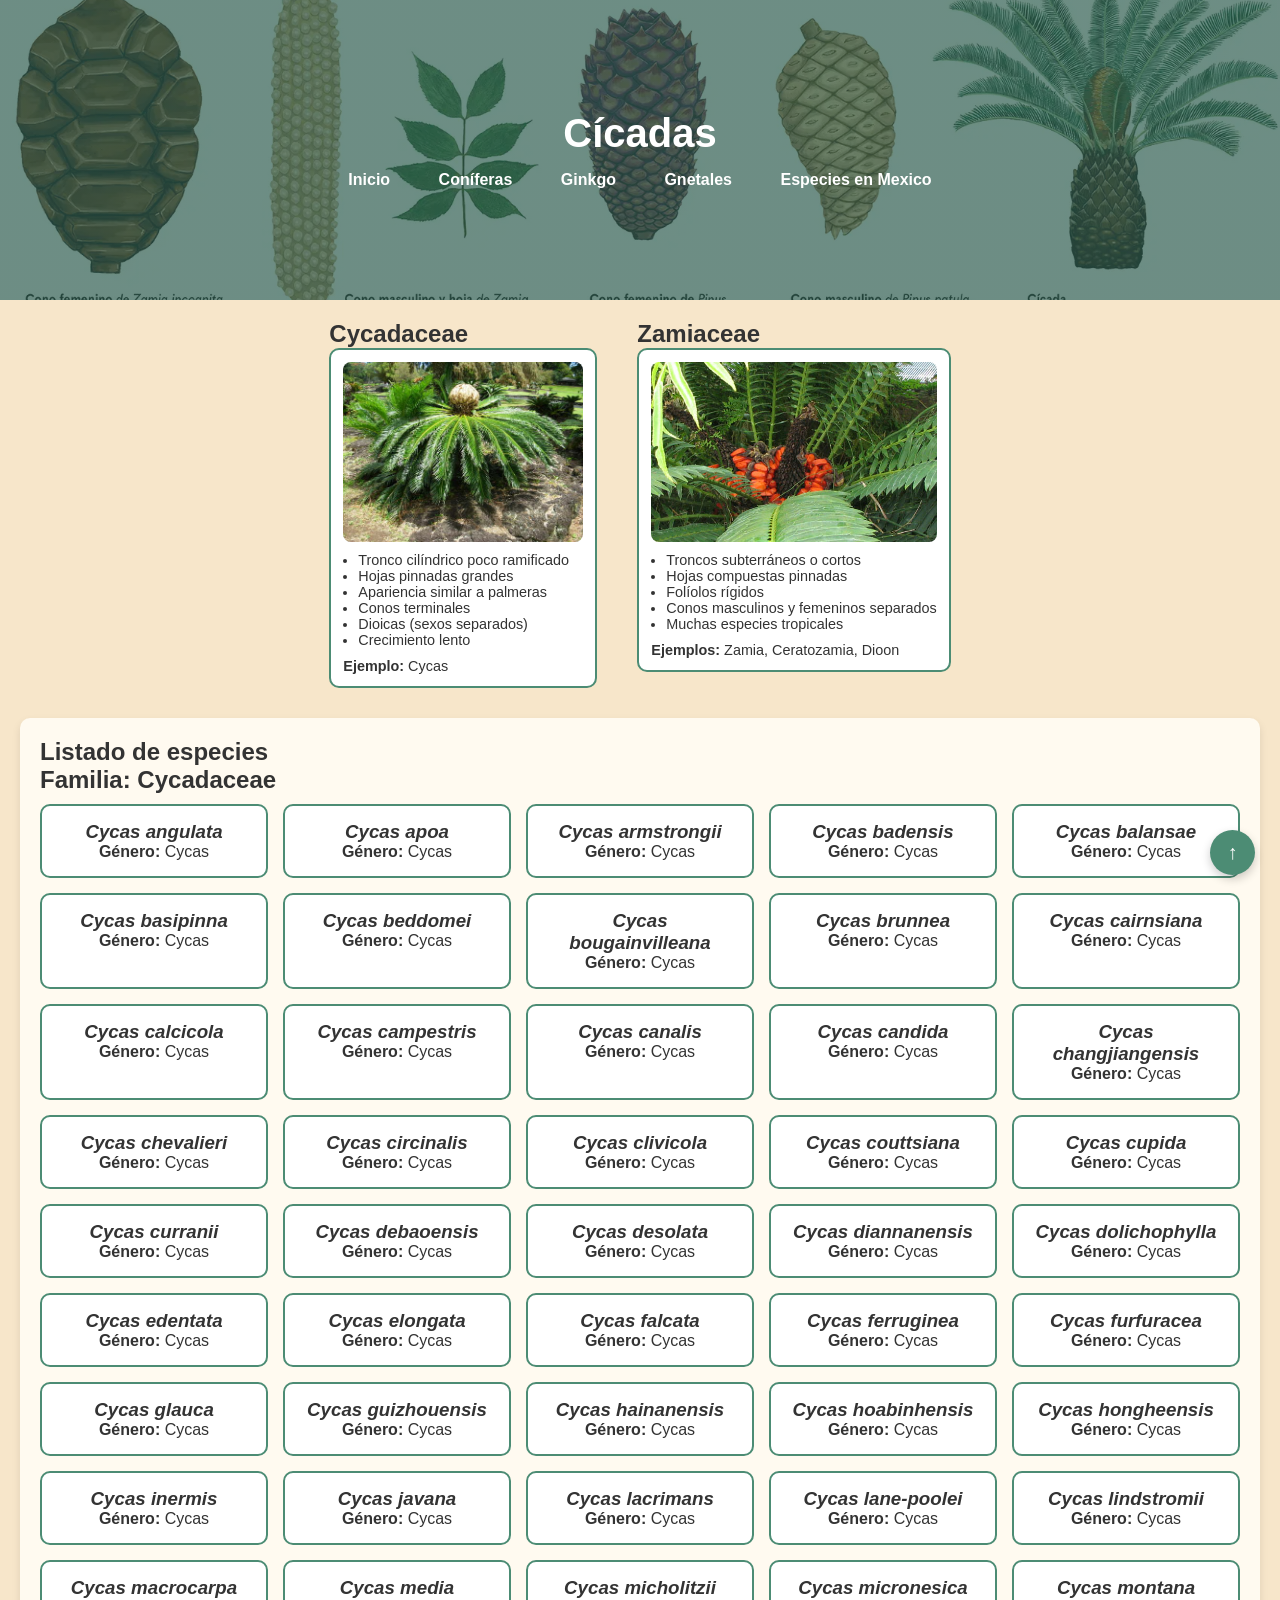
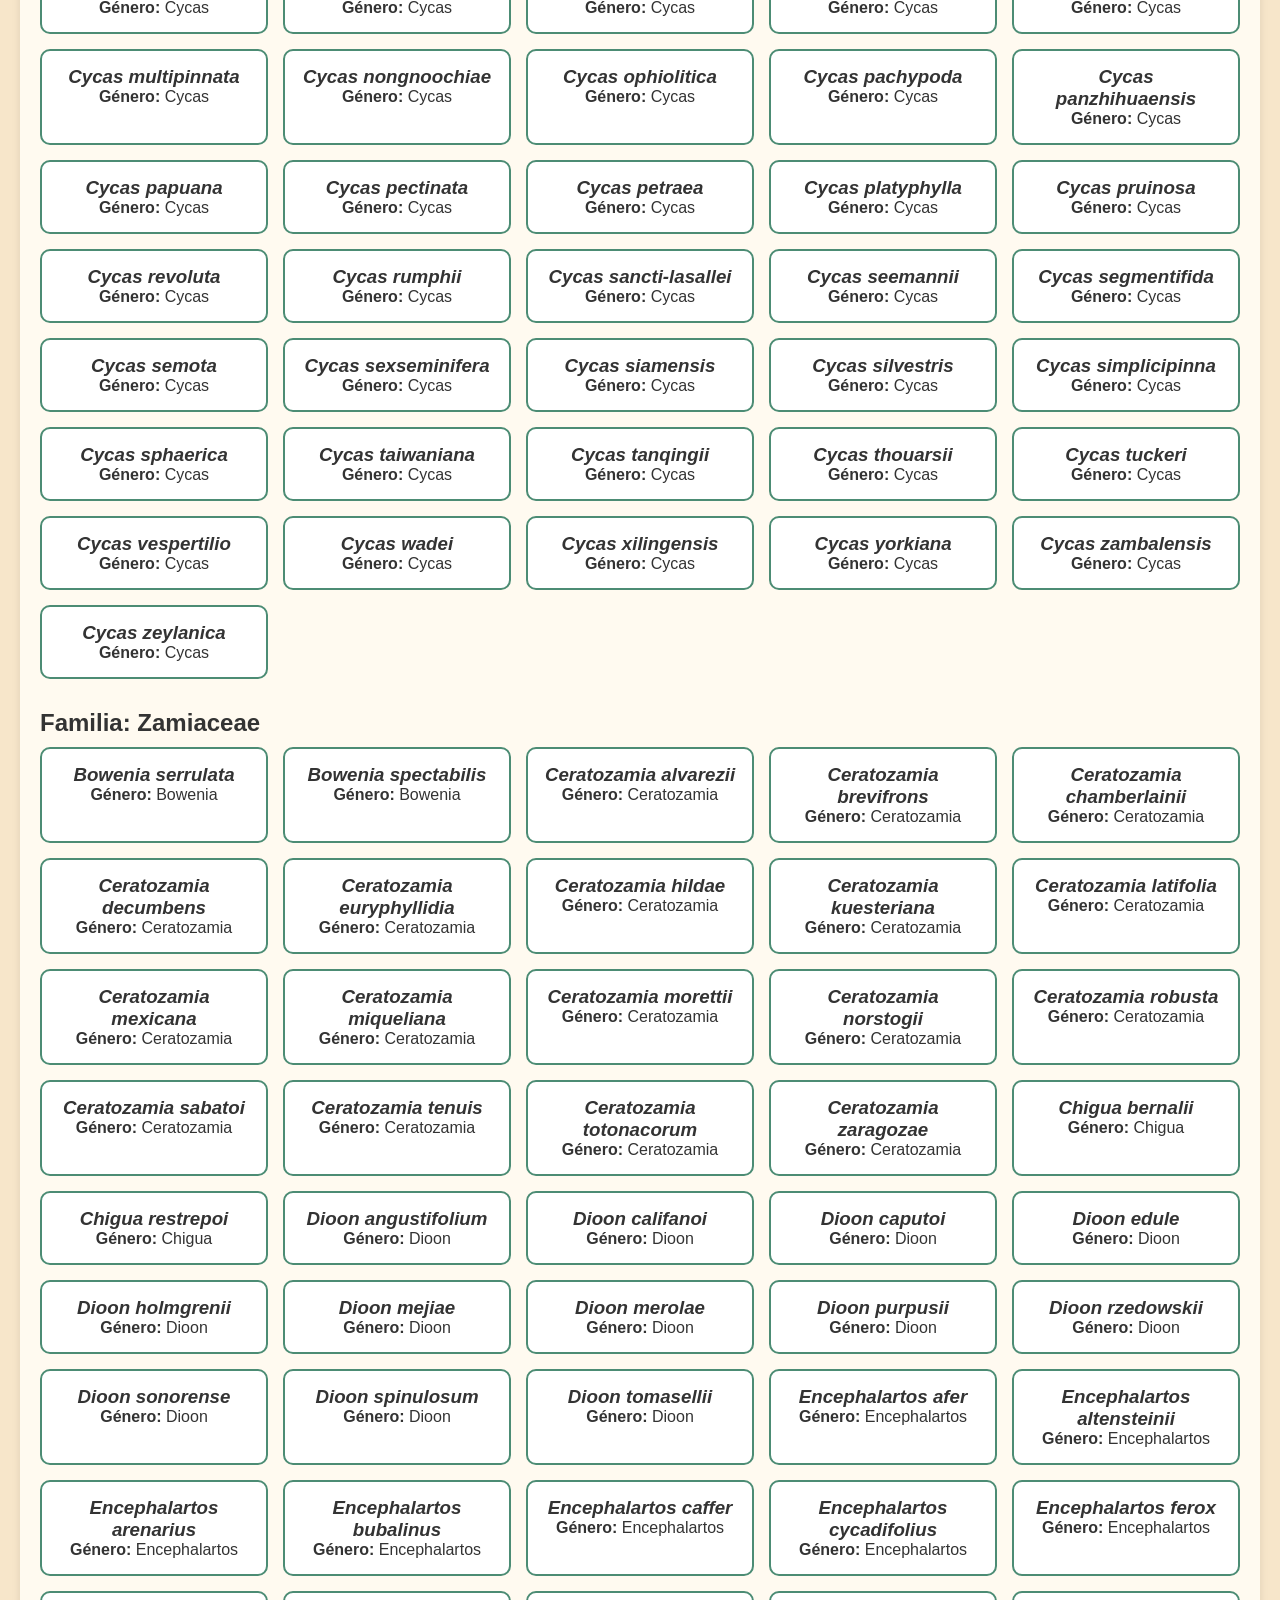
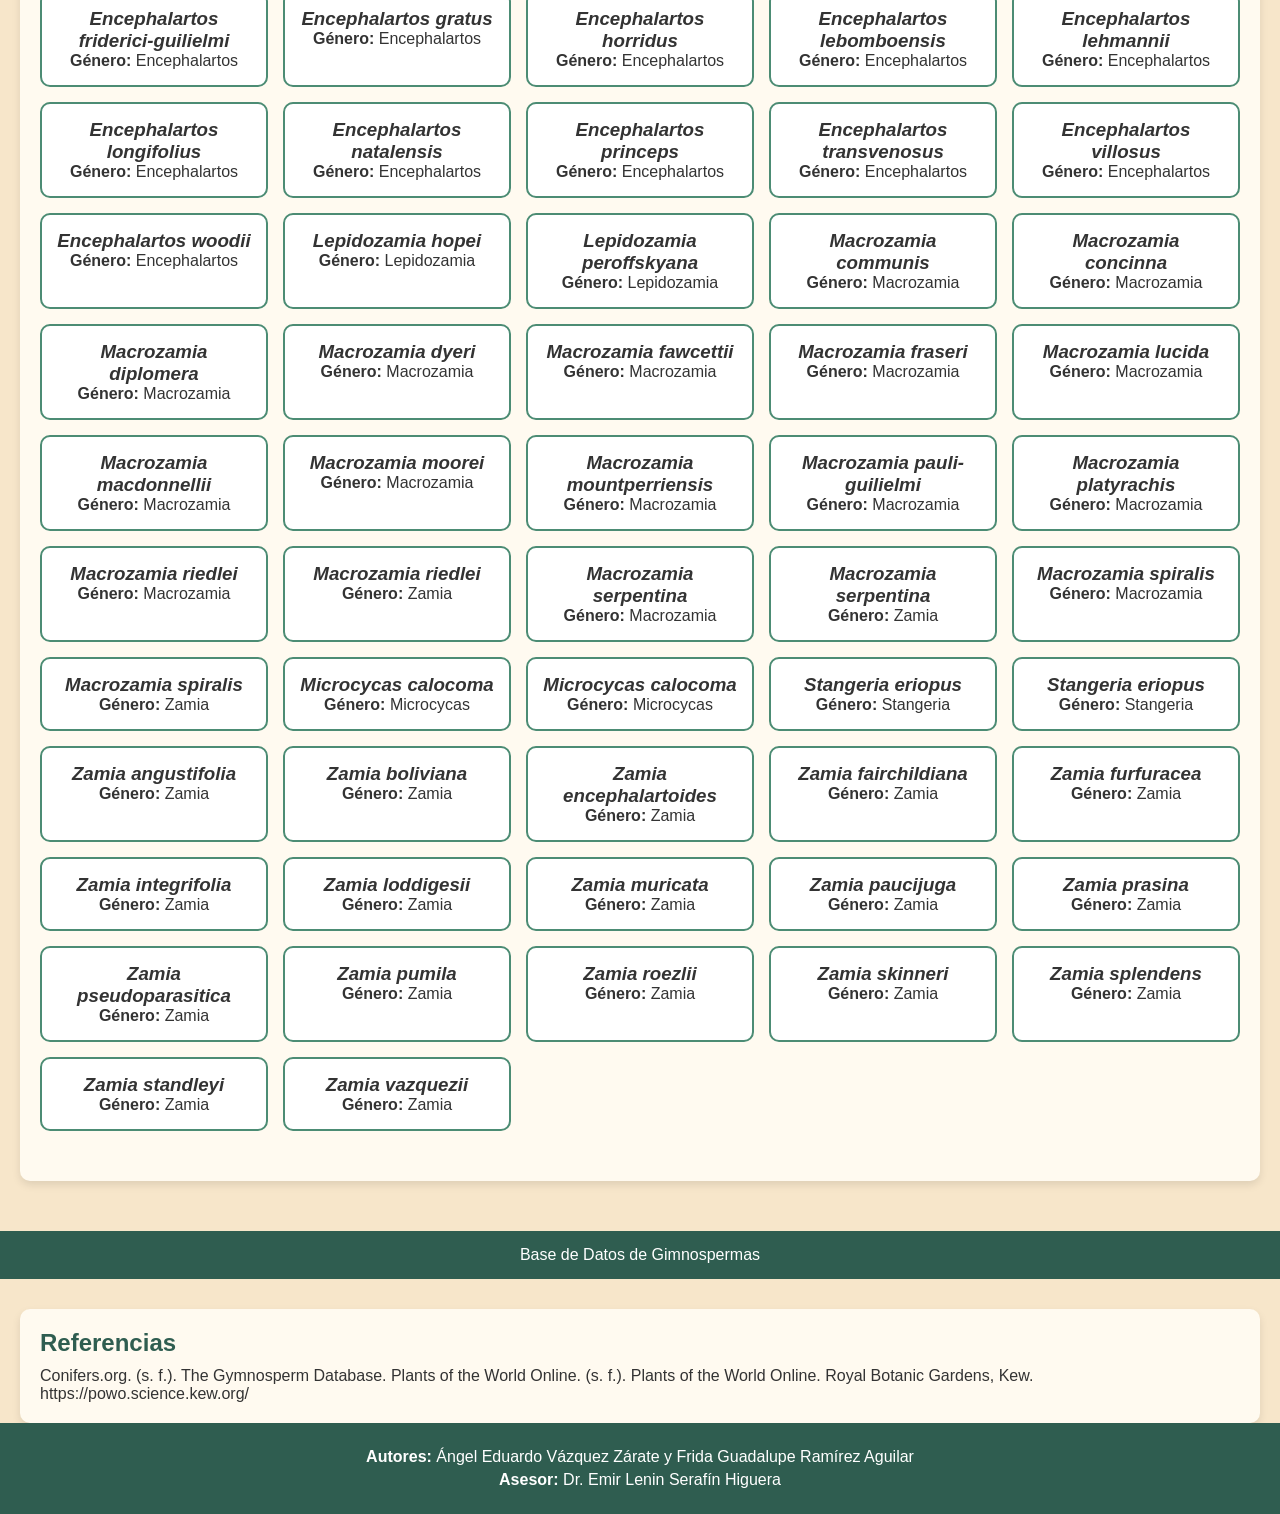
==== commit 5c511e80: "Update 45 Link referencias y info de mapas" ====
--- a/cicadas.html
+++ b/cicadas.html
@@ -28,6 +28,7 @@
         <section class="familias-grid">
 
             <!-- Cycadaceae -->
+            <a href="#cyca" class="grupo-link">
             <div class="grupo">
                 <h2>Cycadaceae</h2>
                 <div class="cards">
@@ -49,8 +50,10 @@
 
                 </div>
             </div>
+            </a>
 
             <!-- Zamiaceae -->
+             <a href="#zamia" class="grupo-link">
             <div class="grupo">
                 <h2>Zamiaceae</h2>
                 <div class="cards">
@@ -71,6 +74,7 @@
 
                 </div>
             </div>
+             </a>
 
         </section>
 
@@ -92,5 +96,20 @@
 
     <script src="cicadas.js"></script>
 
+    <!-- 📚 REFERENCIAS -->
+    <section class="referencias">
+        <h2>Referencias</h2>
+        <p>
+            Conifers.org. (s. f.). The Gymnosperm Database.
+            Plants of the World Online. (s. f.). Plants of the World Online. Royal Botanic Gardens, Kew. https://powo.science.kew.org/
+        </p>
+    </section>
+
+    <!-- 📌 FOOTER FINAL -->
+    <footer class="footer-info">
+        <p><strong>Autores:</strong> Ángel Eduardo Vázquez Zárate y Frida Guadalupe Ramírez Aguilar</p>
+        <p><strong>Asesor:</strong> Dr. Emir Lenin Serafín Higuera</p>
+    </footer>
+
 </body>
 </html>
--- a/style.css
+++ b/style.css
@@ -293,7 +293,7 @@
 
 .mapas-grid {
     display: grid;
-    grid-template-columns: repeat(auto-fit, minmax(280px, 1fr));
+    grid-template-columns: repeat(2, 1fr);
     gap: 20px;
 }
 
@@ -304,7 +304,8 @@
     overflow: hidden;
     border: 2px solid var(--verde-medio);
     box-shadow: 0 4px 8px rgba(0,0,0,0.1);
-    padding: 12px;
+    padding: 20px;
+    min-height: 380px;
     text-align: center;
     transition: transform 0.25s ease, box-shadow 0.25s ease;
 }
@@ -318,7 +319,7 @@
 /* IMAGEN */
 .mapa-card img {
     width: 100%;
-    height: 180px;
+    height: 300px;
     object-fit: cover;
     border-radius: 8px;
     margin-bottom: 10px;
@@ -336,4 +337,113 @@
     font-size: 0.9em;
     line-height: 1.4;
     color: #333;
+}
+
+/* ========================= */
+/* 🗺️ LAYOUT ATLAS (IMAGEN IZQ + TEXTO DER) */
+/* ========================= */
+
+.mapa-card {
+    background-color: var(--blanco);
+    border-radius: 10px;
+    border: 2px solid var(--verde-medio);
+    box-shadow: 0 4px 8px rgba(0,0,0,0.1);
+    padding: 12px;
+    transition: transform 0.25s ease, box-shadow 0.25s ease;
+}
+
+/* EFECTO HOVER */
+.mapa-card:hover {
+    transform: translateY(-6px);
+    box-shadow: 0 10px 18px rgba(0,0,0,0.2);
+}
+
+/* TÍTULO DE LA FAMILIA */
+.mapa-card h3 {
+    margin-bottom: 10px;
+    color: var(--verde-oscuro);
+    font-size: 1.2em;
+    text-align: left;
+}
+
+/* CONTENIDO HORIZONTAL */
+.mapa-contenido {
+    display: flex;
+    gap: 15px;
+    align-items: flex-start;
+}
+
+/* IMAGEN IZQUIERDA */
+.mapa-contenido img {
+    width: 45%;
+    height: 160px;
+    object-fit: cover;
+    border-radius: 8px;
+}
+
+/* TEXTO DERECHA */
+.mapa-contenido p {
+    width: 55%;
+    font-size: 0.9em;
+    line-height: 1.5;
+    color: #333;
+}
+
+/* RESPONSIVE (IMPORTANTE) */
+@media (max-width: 700px) {
+    .mapa-contenido {
+        flex-direction: column;
+    }
+
+    .mapa-contenido img,
+    .mapa-contenido p {
+        width: 100%;
+    }
+}
+
+
+/* ========================= */
+/* 📚 REFERENCIAS */
+/* ========================= */
+
+.referencias {
+    background-color: #fffaf0;
+    padding: 20px;
+    margin: 30px 20px 0 20px;
+    border-radius: 10px;
+    box-shadow: 0 4px 8px rgba(0,0,0,0.1);
+}
+
+.referencias h2 {
+    margin-bottom: 10px;
+    color: var(--verde-oscuro);
+}
+
+/* ========================= */
+/* 📌 FOOTER FINAL (AUTORES) */
+/* ========================= */
+
+.footer-info {
+    background-color: var(--verde-oscuro);
+    color: var(--blanco);
+    text-align: center;
+    padding: 20px;
+}
+
+.footer-info p {
+    margin: 5px 0;
+}
+
+
+
+html {
+    scroll-behavior: smooth;
+}
+
+.grupo-link {
+    display: block;
+}
+
+.grupo-link:hover {
+    transform: scale(1.02);
 }
